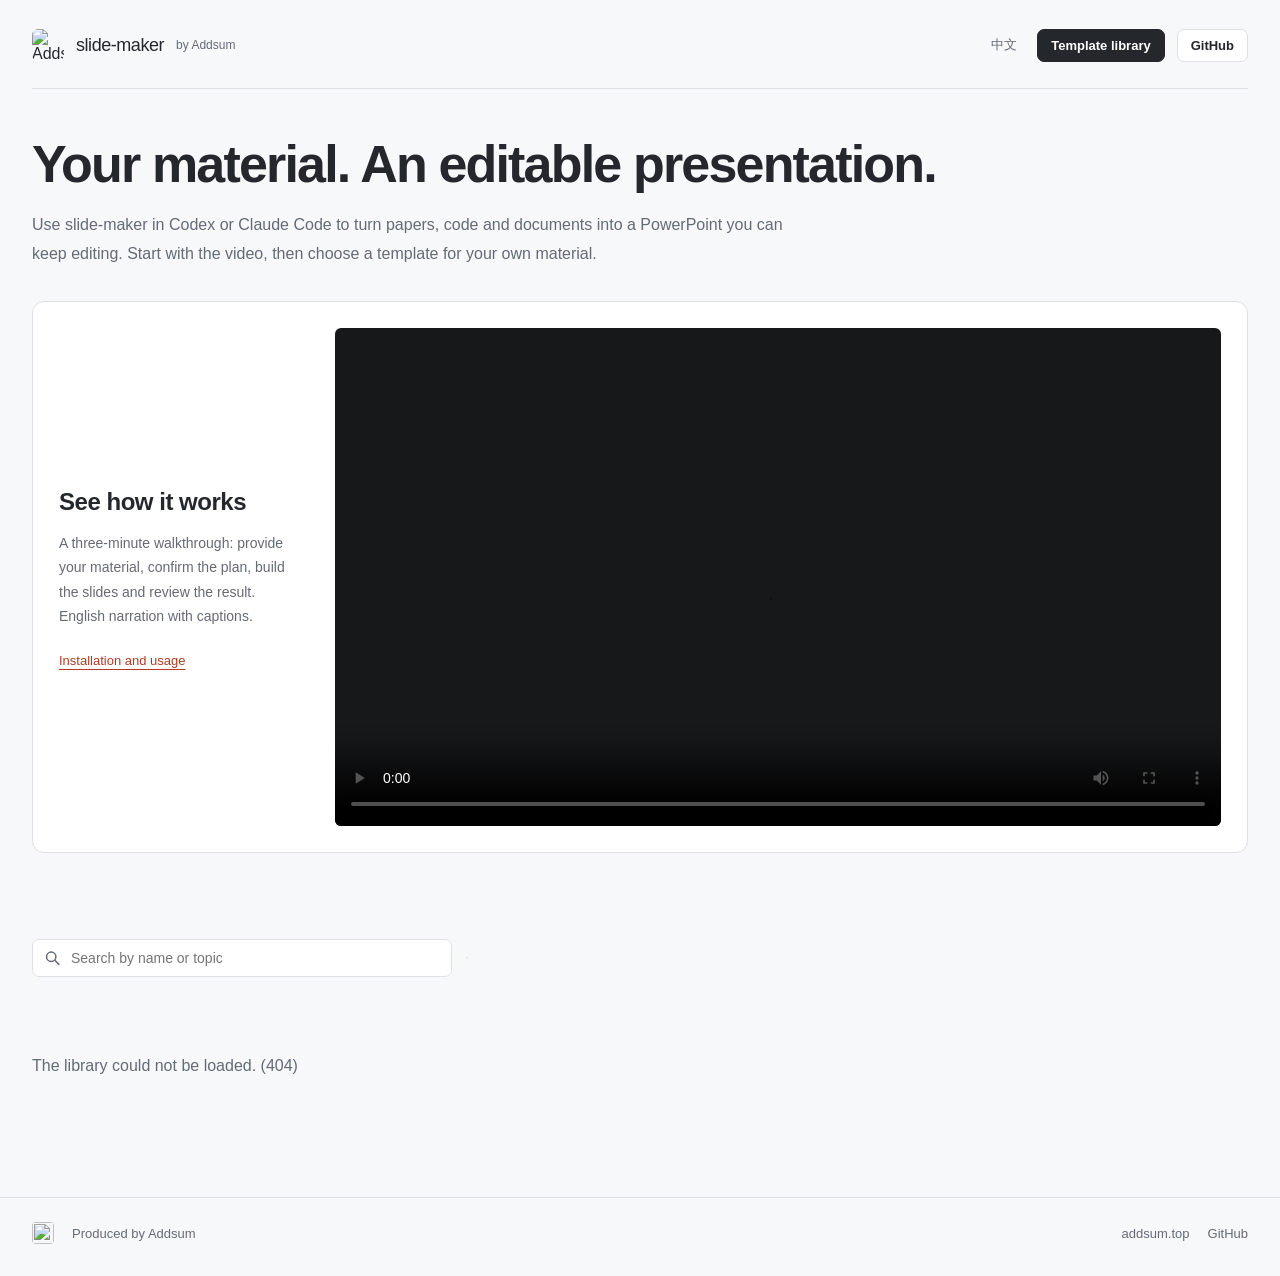
==== index.html @ bb3e0353 "Lighten the homepage brand name" ====
<!doctype html>
<html lang="en">
<head>
<meta charset="utf-8">
<meta name="viewport" content="width=device-width, initial-scale=1">
<title>slide-maker | Editable PPT & Template Library</title>
<meta name="description" content="Browse 30 presentation templates with two palettes and seven page types each. Use slide-maker in Codex or Claude Code to build an editable PPTX from your material.">
<link rel="canonical" href="https://slides.addsum.top/">
<link rel="alternate" hreflang="en" href="https://slides.addsum.top/">
<link rel="alternate" hreflang="zh-CN" href="https://slides.addsum.top/cn/">
<link rel="alternate" hreflang="x-default" href="https://slides.addsum.top/">
<meta property="og:type" content="website">
<meta property="og:site_name" content="slide-maker by Addsum">
<meta property="og:title" content="slide-maker | Editable presentations from your material">
<meta property="og:description" content="Preview 30 presentation styles, choose a palette and copy a prompt to use with your own material.">
<meta property="og:image" content="https://slides.addsum.top/docs/assets/screenshots/preview_en_transformer-talk.png">
<meta property="og:image:alt" content="slide-maker generated deck preview">
<meta property="og:url" content="https://slides.addsum.top/">
<meta name="twitter:card" content="summary_large_image">
<meta name="twitter:site" content="@martinliubuilds">
<meta name="twitter:title" content="slide-maker | Editable presentations from your material">
<meta name="twitter:description" content="Preview 30 presentation styles, choose a palette and copy a prompt to use with your own material.">
<meta name="twitter:image" content="https://slides.addsum.top/docs/assets/screenshots/preview_en_transformer-talk.png">
<meta name="robots" content="max-image-preview:large">
<link rel="icon" type="image/png" href="/favicon.png">
<script type="application/ld+json">
{
  "@context": "https://schema.org",
  "@graph": [
    {
      "@type": "SoftwareApplication",
      "@id": "https://addsum.top/#slide-maker",
      "name": "slide-maker",
      "applicationCategory": "BusinessApplication",
      "url": "https://slides.addsum.top/",
      "downloadUrl": "https://github.com/addsumtech/slides_maker",
      "description": "Addsum's open-source AI slide generator: it reads your papers, code and docs inside Codex or Claude Code, then hands back a natively editable PPTX. Real text boxes, real shapes, native charts, speaker notes and click-build animations.",
      "offers": { "@type": "Offer", "price": "0", "priceCurrency": "USD" },
      "license": "https://opensource.org/licenses/MIT",
      "author": { "@type": "Organization", "@id": "https://addsum.top/#org", "name": "Addsum", "alternateName": "增和科技", "url": "https://addsum.top/" }
    },
    {
      "@type": "WebSite",
      "@id": "https://slides.addsum.top/#site",
      "url": "https://slides.addsum.top/",
      "name": "slide-maker Template Library",
      "publisher": { "@id": "https://addsum.top/#org" }
    }
  ]
}
</script>
<style>
:root {
  --ink:#24272c; --paper:#f7f8fa; --mute:#646b75; --accent:#b13a24; --accent-deep:#8e2e1c;
  --line:#dde1e6; --card:#fff; --tint:#f6eeeb;
}
* { box-sizing:border-box; }
html { scroll-behavior:smooth; }
body { margin:0; background:var(--paper); color:var(--ink); font-family:"Avenir Next", "PingFang SC", "Hiragino Sans GB", sans-serif; -webkit-font-smoothing:antialiased; }
a { color:var(--accent); }
button, input { font-family:inherit; }
a:focus-visible, button:focus-visible, input:focus-visible { outline:2px solid var(--accent); outline-offset:4px; }
.wrap { max-width:1280px; margin:0 auto; padding:0 32px; }
.hero { padding:28px 0 0; }
.brand { display:flex; align-items:center; gap:12px; padding-bottom:26px; border-bottom:1px solid var(--line); }
.brand img { width:32px; height:32px; border-radius:6px; }
.brand .name { font-size:18px; font-weight:500; letter-spacing:-.025em; }
.brand .by { color:var(--mute); font-size:12px; }
.brand .by a { color:inherit; text-decoration:none; }
.brand .langpill { margin-left:auto; border:0; padding:8px; background:transparent; color:var(--mute); font-size:13px; cursor:pointer; }
.brand .btn { padding:8px 13px; font-size:13px; white-space:nowrap; }
.brand .vlib .short { display:none; }
.hero-copy { padding:44px 0 32px; }
h1 { max-width:1100px; margin:0 0 16px; font-size:clamp(32px,4.1vw,52px); line-height:1.2; letter-spacing:-.035em; font-weight:650; text-wrap:balance; }
.lede { max-width:760px; margin:0; font-size:16px; line-height:1.8; color:var(--mute); }
.btn { display:inline-flex; align-items:center; justify-content:center; gap:8px; text-decoration:none; font-weight:650; font-size:14px; padding:10px 16px; border-radius:7px; cursor:pointer; transition:background .15s,border-color .15s; }
.btn.primary { background:var(--ink); color:#fff; border:1px solid var(--ink); }
.btn.primary:hover { background:var(--accent); border-color:var(--accent); }
.btn.ghost { border:1px solid var(--line); color:var(--ink); background:var(--card); }
.btn.ghost:hover { border-color:var(--ink); }
.vid { scroll-margin-top:24px; }
.vidcard { display:grid; grid-template-columns:240px minmax(0,1fr); gap:36px; align-items:center; padding:26px; border:1px solid var(--line); border-radius:12px; background:var(--card); }
.vidhead h2 { margin:0 0 12px; font-size:24px; font-weight:650; line-height:1.4; letter-spacing:-.02em; }
.vidhead p { margin:0 0 22px; color:var(--mute); font-size:14px; line-height:1.75; }
.vidhead a { font-size:13px; text-underline-offset:4px; }
.vidcard video { width:100%; display:block; aspect-ratio:16/9; border-radius:6px; background:#17181a; }
footer { margin-top:56px; border-top:1px solid var(--line); }
footer .inner { display:flex; align-items:center; gap:18px; flex-wrap:wrap; padding-top:24px; padding-bottom:32px; color:var(--mute); font-size:13px; }
footer img { width:22px; height:22px; border-radius:4px; }
footer a { color:var(--mute); text-decoration:none; }
footer a:hover { color:var(--accent); }
footer .sp { flex:1; }
@media(max-width:800px) { .vidcard { grid-template-columns:1fr; gap:18px; padding:20px; } .vidhead h2 { font-size:21px; margin-bottom:6px; } .vidhead p { margin-bottom:10px; } }
@media(max-width:560px) {
  .wrap { padding-left:20px; padding-right:20px; }
  .hero { padding-top:18px; } .brand { gap:7px; padding-bottom:18px; }
  .brand img { width:27px; height:27px; } .brand .name { font-size:16px; }
  .brand .by { display:none; } .brand .btn { font-size:12px; padding:7px 9px; }
  .brand .langpill { font-size:12px; padding:6px; }
  .brand .vlib .full { display:none; } .brand .vlib .short { display:inline; }
  .hero-copy { padding:30px 0 26px; } .lede { font-size:14px; line-height:1.8; }
  .vidcard { padding:16px; } .vidhead p { font-size:13px; }
  footer .inner { gap:12px; font-size:12px; } footer .sp { flex-basis:100%; }
}
@media(prefers-reduced-motion:reduce) { html { scroll-behavior:auto; } *,*::before,*::after { transition:none!important; } }
</style>
<link rel="stylesheet" href="/languages/library.css?v=20261030b">
</head>
<body>
<header class="hero">
  <div class="wrap">
    <nav class="brand" aria-label="Main">
      <img src="/logo-160.png" alt="Addsum">
      <span class="name">slide-maker</span>
      <span class="by" id="byline"></span>
      <button class="langpill" id="langBtn" type="button" aria-label="Switch language"></button>
      <a class="btn primary vlib" id="vlBtn" href="#languages"><span class="full">Template library</span><span class="short">Templates</span></a>
      <a class="btn ghost" href="https://github.com/addsumtech/slides_maker">GitHub</a>
    </nav>
    <div class="hero-copy">
      <h1 id="headline"></h1>
      <p class="lede" id="lede"></p>
    </div>
  </div>
</header>

<main>
<section class="wrap vid" id="intro" aria-labelledby="vTitle">
  <div class="vidcard">
    <div class="vidhead">
      <h2 id="vTitle"></h2>
      <p id="vLede"></p>
      <a id="startLink" href="https://github.com/addsumtech/slides_maker#quick-start"></a>
    </div>
    <video id="introVid" controls preload="metadata" playsinline></video>
  </div>
</section>

<section class="wrap" id="languages" aria-labelledby="vlHeadline">
  <div class="vl-head">
    <h2 id="vlHeadline"></h2>
    <p class="vl-lede" id="vlLede"></p>
  </div>
  <div class="vl-bar" role="search">
    <label class="vl-search">
      <svg viewBox="0 0 20 20" aria-hidden="true"><circle cx="8.5" cy="8.5" r="5.5"/><path d="M13 13l4.5 4.5"/></svg>
      <span class="sr" data-vl-i18n="searchLabel">Search templates</span>
      <input id="vlQ" type="search" autocomplete="off" spellcheck="false" placeholder="Search">
    </label>
    <div class="vl-toggle" id="vlKinds" role="group" aria-label="Kind"></div>
    <span class="vl-count" id="vlCount" aria-live="polite"></span>
  </div>
  <div class="vl-grid" id="vlGrid"></div>
  <div class="vl-empty" id="vlEmpty" hidden>
    <p id="vlEmptyText"></p>
    <button class="btn ghost" id="vlClear" type="button" data-vl-i18n="clear">Clear filters</button>
  </div>
  <noscript><p class="vl-empty">The templates are listed with JavaScript. The same samples are in the
    <a href="https://github.com/addsumtech/slides_maker#template-library">README</a>.</p></noscript>
  <dialog id="vlDetail" aria-labelledby="vlDTitle">
    <div class="vl-dhead">
      <div>
        <h2 id="vlDTitle"></h2>
      </div>
      <button class="vl-close" id="vlClose" type="button" aria-label="Close">×</button>
    </div>
    <div class="vl-dbody" id="vlDBody"></div>
  </dialog>
  <div id="vlLive" class="sr" aria-live="polite"></div>
</section>

</main>

<footer>
  <div class="wrap inner">
    <img src="/logo-160.png" alt="">
    <span id="footText"></span>
    <span class="sp"></span>
    <a id="footHome" href="https://addsum.top/">addsum.top</a>
    <a href="https://github.com/addsumtech/slides_maker">GitHub</a>
  </div>
</footer>

<script>
const STR = {
  en: {
    byline:'by <a href="https://addsum.top/?lang=en">Addsum</a>',
    headline:'Your material. An editable presentation.',
    lede:'Use slide-maker in Codex or Claude Code to turn papers, code and documents into a PowerPoint you can keep editing. Start with the video, then choose a template for your own material.',
    vlBtn:'Template library', vlShort:'Templates',
    vTitle:'See how it works',
    vLede:'A three-minute walkthrough: provide your material, confirm the plan, build the slides and review the result. English narration with captions.',
    startLink:'Installation and usage',
    footText:'Produced by Addsum',
    title:'slide-maker | Editable PPT & Template Library'
  },
  zh: {
    byline:'<a href="https://addsum.top/cn/">增和科技 Addsum</a> 出品',
    headline:'从你的材料，到可编辑的 PPT。',
    lede:'在 Codex 或 Claude Code 中使用 slide-maker，读取论文、代码或文档，整理内容、设计页面，生成可继续修改的 PowerPoint。先看视频了解流程，再选一套适合你的模板。',
    vlBtn:'模板库', vlShort:'模板库',
    vTitle:'3 分钟，看懂制作流程',
    vLede:'从提供材料、确认方案，到生成页面、预览评审，看看一份 PPT 是怎么做出来的。',
    startLink:'安装与使用说明',
    footText:'增和科技 Addsum 出品',
    title:'slide-maker | 可编辑 PPT 与模板库'
  }
};
function setLang(lang) {
  const t = STR[lang];
  if (history.replaceState) {   // the page's own language markers go; a library search or #vl-<language> stays
    var ps = new URLSearchParams(location.search); ps.delete('lang');
    var qs = ps.toString(), hs = (location.hash === '#zh' || location.hash === '#en') ? '' : location.hash;
    history.replaceState(null, '', (lang === 'zh' ? '/cn/' : '/') + (qs ? '?' + qs : '') + hs);
  }
  var fh = document.getElementById('footHome');
  if (fh) fh.href = lang === 'zh' ? 'https://addsum.top/cn/' : 'https://addsum.top/?lang=en';
  const lb = document.getElementById('langBtn');
  if (lb) { lb.textContent = lang === 'zh' ? 'EN' : '中文'; lb.setAttribute('aria-label', lang === 'zh' ? 'Switch to English' : '切换为中文'); lb.onclick = () => { try { localStorage.setItem('addsum-lang', lang === 'zh' ? 'en' : 'zh'); } catch(e){} setLang(lang === 'zh' ? 'en' : 'zh'); }; }
  for (const k of ['byline','headline','lede','vTitle','vLede','startLink','footText']) {
    const el = document.getElementById(k);
    if (el) el.innerHTML = t[k];
  }
  const vid = document.getElementById('introVid');
  if (vid) {
    const cur = `/docs/assets/slide-maker-intro-${lang}.mp4`;
    if (!vid.src.endsWith(cur)) {
      vid.pause();
      vid.setAttribute('poster', `/docs/assets/intro-poster-${lang}.jpg`);
      vid.src = cur;
      vid.load();
    }
  }
  document.getElementById('startLink').href = lang === 'zh' ? 'https://github.com/addsumtech/slides_maker/blob/main/README_CN.md#快速开始' : 'https://github.com/addsumtech/slides_maker#quick-start';
  const vb = document.getElementById('vlBtn');
  if (vb) { vb.querySelector('.full').textContent = t.vlBtn; vb.querySelector('.short').textContent = t.vlShort; }
  document.title = t.title;
  document.documentElement.lang = (lang === 'zh') ? 'zh-CN' : 'en';
  if (window.slideMakerLibrary) window.slideMakerLibrary.setLang(lang);   // keep the library in the same language
}
(function(){
  function mark(e){
    var a = e.target && e.target.closest ? e.target.closest('a[href]') : null;
    if(!a) return;
    try{
      var u = new URL(a.getAttribute('href'), location.href);
      if(/\.addsum\.top$/.test(u.hostname) && u.hostname !== location.hostname){
        var l = document.documentElement.getAttribute('lang') || 'en';
        document.cookie = 'xlang=' + (l.indexOf('zh') === 0 ? 'zh' : 'en') + '; domain=.addsum.top; path=/; max-age=60';
      }
    }catch(err){}
  }
  document.addEventListener('mousedown', mark, true);
  document.addEventListener('click', mark, true);
})();
(function(){
  var stored=null; try { stored=localStorage.getItem('addsum-lang'); } catch(e){}
  var lang;
  var q=null; try { q=new URLSearchParams(location.search).get('lang'); } catch(e){}
  var xl=(document.cookie.match(/(?:^|;\s*)xlang=(en|zh)/)||[])[1];
  if (xl) { try { document.cookie='xlang=; domain=.addsum.top; path=/; max-age=0'; } catch(e){} }
  if (q === 'zh' || q === 'en') lang=q; /* URL 参数最高优先 */
  else if (location.pathname.indexOf('/cn') === 0) lang='zh';
  else if (xl === 'zh' || xl === 'en') lang=xl; /* 站间跳转语言意图走 cookie */
  else if (location.hash === '#zh') lang='zh';
  else if (location.hash === '#en') lang='en';
  else if (stored==='zh'||stored==='en') lang=stored;
  else lang=/^zh/i.test((navigator.languages&&navigator.languages[0])||navigator.language||'') ? 'zh' : 'en';
  setLang(lang);
})();
</script>
<script src="/languages/library.js?v=20261030b"></script>
</body>
</html>
---- languages/library.css ----
/* Template previews share the home page's colour and typography tokens. */
#languages { padding-top:52px; scroll-margin-top:0; }
#languages .vl-head h2 { font-size:clamp(25px, 3vw, 32px); line-height:1.3; margin:0 0 12px; font-weight:650;
  letter-spacing:-0.015em; max-width:860px; }
#languages .vl-lede { color:var(--mute); font-size:15px; line-height:1.8; max-width:760px; margin:0; }
#languages .sr { position:absolute; width:1px; height:1px; overflow:hidden; clip:rect(0 0 0 0); white-space:nowrap; }
#languages code { font-family:ui-monospace, "SF Mono", Menlo, Consolas, monospace; }
#languages .btn { font-size:13.5px; padding:9px 16px; cursor:pointer; font-family:inherit; }

/* ---------- controls ---------- */
#languages .vl-bar { position:sticky; top:4px; z-index:20; display:flex; align-items:center; gap:14px; flex-wrap:wrap;
  margin:22px 0; padding:12px 0; background:rgba(247,248,250,.97); backdrop-filter:blur(6px); }
#languages .vl-search { position:relative; flex:1 1 260px; max-width:420px; }
#languages .vl-search svg { position:absolute; left:12px; top:50%; width:17px; height:17px; transform:translateY(-50%);
  fill:none; stroke:var(--mute); stroke-width:1.8; stroke-linecap:round; }
#languages .vl-search input { width:100%; font:inherit; font-size:14px; padding:10px 12px 10px 38px; border-radius:7px;
  border:1px solid var(--line); background:var(--card); color:var(--ink); }
#languages .vl-search input:focus { outline:none; border-color:var(--accent); }
#languages .vl-toggle { display:inline-flex; border:1px solid var(--line); border-radius:7px; overflow:hidden; background:var(--card); }
#languages .vl-toggle button { border:0; background:transparent; color:var(--mute); padding:9px 16px; font-size:13.5px; cursor:pointer;
  font-weight:700; font-family:inherit; }
#languages .vl-toggle button[aria-pressed="true"] { background:var(--ink); color:#fff; }
#languages .vl-toggle button:focus-visible { outline:2px solid var(--accent); outline-offset:-2px; }
#languages .vl-count { color:var(--mute); font-size:13px; margin-left:auto; }

/* ---------- grid + cards ---------- */
#languages .vl-grid { display:grid; grid-template-columns:repeat(4, minmax(0, 1fr)); gap:20px; padding-bottom:20px; }
@media (max-width:1040px) { #languages .vl-grid { grid-template-columns:repeat(2, minmax(0, 1fr)); } }
@media (max-width:640px) { #languages .vl-grid { grid-template-columns:minmax(0, 1fr); gap:18px; } }
#languages .vl-card { position:relative; background:var(--card); border:1px solid var(--line); border-radius:9px; overflow:hidden;
  display:flex; flex-direction:column; min-width:0; transition:border-color .15s; }
#languages .vl-card:hover, #languages .vl-card:focus-within { border-color:#a3aab3; }
#languages .vl-sheet { display:block; position:relative; padding:0; border:0; background:#e7e9ed; cursor:zoom-in; line-height:0; width:100%; }
#languages .vl-sheet img { width:100%; height:auto; aspect-ratio:7/4; object-fit:cover; display:block; }
#languages .vl-sheet:focus-visible { outline:3px solid var(--accent); outline-offset:-3px; }
#languages .vl-crow { display:flex; align-items:center; gap:8px; flex-wrap:wrap; padding:12px 16px 0; }
#languages .vl-grounds { display:flex; gap:6px; flex-wrap:wrap; }
#languages .vl-grounds button { display:inline-flex; align-items:center; gap:6px; border:1px solid var(--line); background:transparent;
  border-radius:5px; padding:4px 8px 4px 6px; font:inherit; font-size:12px; color:var(--mute); cursor:pointer; }
#languages .vl-grounds button i { width:14px; height:14px; border-radius:50%; border:1px solid rgba(0,0,0,.18); flex:none; }
#languages .vl-grounds button[aria-pressed="true"] { border-color:var(--ink); color:var(--ink); font-weight:700; }
#languages .vl-grounds button:focus-visible { outline:2px solid var(--accent); outline-offset:1px; }
#languages .vl-cbody { padding:12px 16px 16px; display:flex; flex-direction:column; gap:10px; flex:1; }
#languages .vl-cname { display:flex; align-items:baseline; gap:8px; flex-wrap:wrap; }
#languages .vl-cname h3 { margin:0; font-size:18px; font-weight:650; letter-spacing:-0.01em; }
#languages .vl-cname h3 button { all:unset; cursor:pointer; }
#languages .vl-cname h3 button:hover { color:var(--accent); }
#languages .vl-cname h3 button:focus-visible { outline:2px solid var(--accent); outline-offset:2px; border-radius:3px; }
#languages .vl-blurb { margin:0; color:var(--mute); font-size:14px; line-height:1.8; }
#languages .vl-tags { display:flex; flex-wrap:wrap; gap:6px 12px; min-height:20px; }
#languages .vl-tags button { border:0; background:transparent; color:var(--mute); font:inherit; font-size:12px;
  padding:0; cursor:pointer; }
#languages .vl-tags button:hover { color:var(--accent); text-decoration:underline; text-underline-offset:3px; }
#languages .vl-tags button:focus-visible { outline:2px solid var(--accent); outline-offset:2px; }
#languages .vl-cfoot { display:flex; gap:8px; margin-top:auto; padding-top:4px; flex-wrap:wrap; }
#languages .vl-cfoot .btn { padding:7px 10px; font-size:12px; }
#languages .vl-cfoot .btn.primary { background:var(--ink); color:#fff; border:1px solid var(--ink); }
#languages .vl-cfoot .btn.primary:hover, #languages .vl-cfoot .btn.primary:focus-visible { background:var(--accent); border-color:var(--accent); }
#languages .vl-empty { text-align:center; color:var(--mute); padding:40px 0 60px; }
#languages .vl-status { color:var(--mute); padding:30px 0; }

/* ---------- detail dialog ---------- */
#languages dialog { width:min(1120px, calc(100vw - 32px)); max-height:calc(100vh - 40px); padding:0; border:1px solid var(--line);
  border-radius:18px; background:var(--paper); color:var(--ink); box-shadow:0 30px 80px rgba(29,27,22,.35); }
#languages dialog::backdrop { background:rgba(29,27,22,.55); }
@media (max-width:640px) { #languages dialog { width:100vw; max-width:100vw; max-height:100vh; height:100vh; border-radius:0; margin:0; } }
#languages .vl-dhead { position:sticky; top:0; z-index:2; display:flex; gap:16px; align-items:flex-start; padding:20px 24px 14px;
  background:rgba(247,248,250,.97); border-bottom:1px solid var(--line); }
#languages .vl-dhead h2 { margin:0; font-size:24px; letter-spacing:-0.01em; }
#languages .vl-close { margin-left:auto; border:1px solid var(--line); background:var(--card); width:38px; height:38px; border-radius:50%;
  font-size:22px; line-height:1; cursor:pointer; color:var(--ink); flex:none; }
#languages .vl-close:hover, #languages .vl-close:focus-visible { border-color:var(--accent); color:var(--accent); outline:none; }
#languages .vl-dbody { padding:18px 24px 28px; }
@media (max-width:640px) { #languages .vl-dhead { padding:16px; } #languages .vl-dbody { padding:14px 16px 24px; } }
#languages .vl-dbody h4 { margin:28px 0 12px; font-size:16px; font-weight:650; color:var(--ink); }
#languages .vl-dbody h4:first-child { margin-top:4px; }
#languages .vl-dbody .vl-blurb { font-size:15px; max-width:760px; }
#languages .vl-note { color:var(--mute); font-size:12.5px; margin:8px 0 0; }
#languages .vl-pages { display:grid; grid-template-columns:repeat(auto-fill, minmax(min(100%, 300px), 1fr)); gap:16px; }
#languages .vl-pages figure, #languages .vl-sheets figure { margin:0; }
#languages .vl-pages img, #languages .vl-sheets img { width:100%; height:auto; display:block; border-radius:6px; border:1px solid var(--line); background:#e7e9ed; }
#languages .vl-pages img { aspect-ratio:16/9; }
#languages .vl-sheets img { aspect-ratio:7/4; }
#languages figcaption { font-size:12.5px; color:var(--mute); margin-top:6px; }
#languages .vl-sheets { display:grid; grid-template-columns:repeat(auto-fill, minmax(min(100%, 420px), 1fr)); gap:16px; }
#languages .vl-copyrow { display:flex; gap:10px; align-items:flex-start; background:var(--card); border:1px solid var(--line);
  border-radius:10px; padding:10px 12px; margin-bottom:10px; }
#languages .vl-copyrow span { flex:1; min-width:0; font-size:13.5px; overflow-wrap:anywhere; line-height:1.5; }
#languages .vl-copyrow .btn { padding:5px 11px; font-size:12.5px; flex:none; }
@media (prefers-reduced-motion:reduce) {
  #languages .vl-card, #languages .vl-card:hover { transition:none; transform:none; }
}
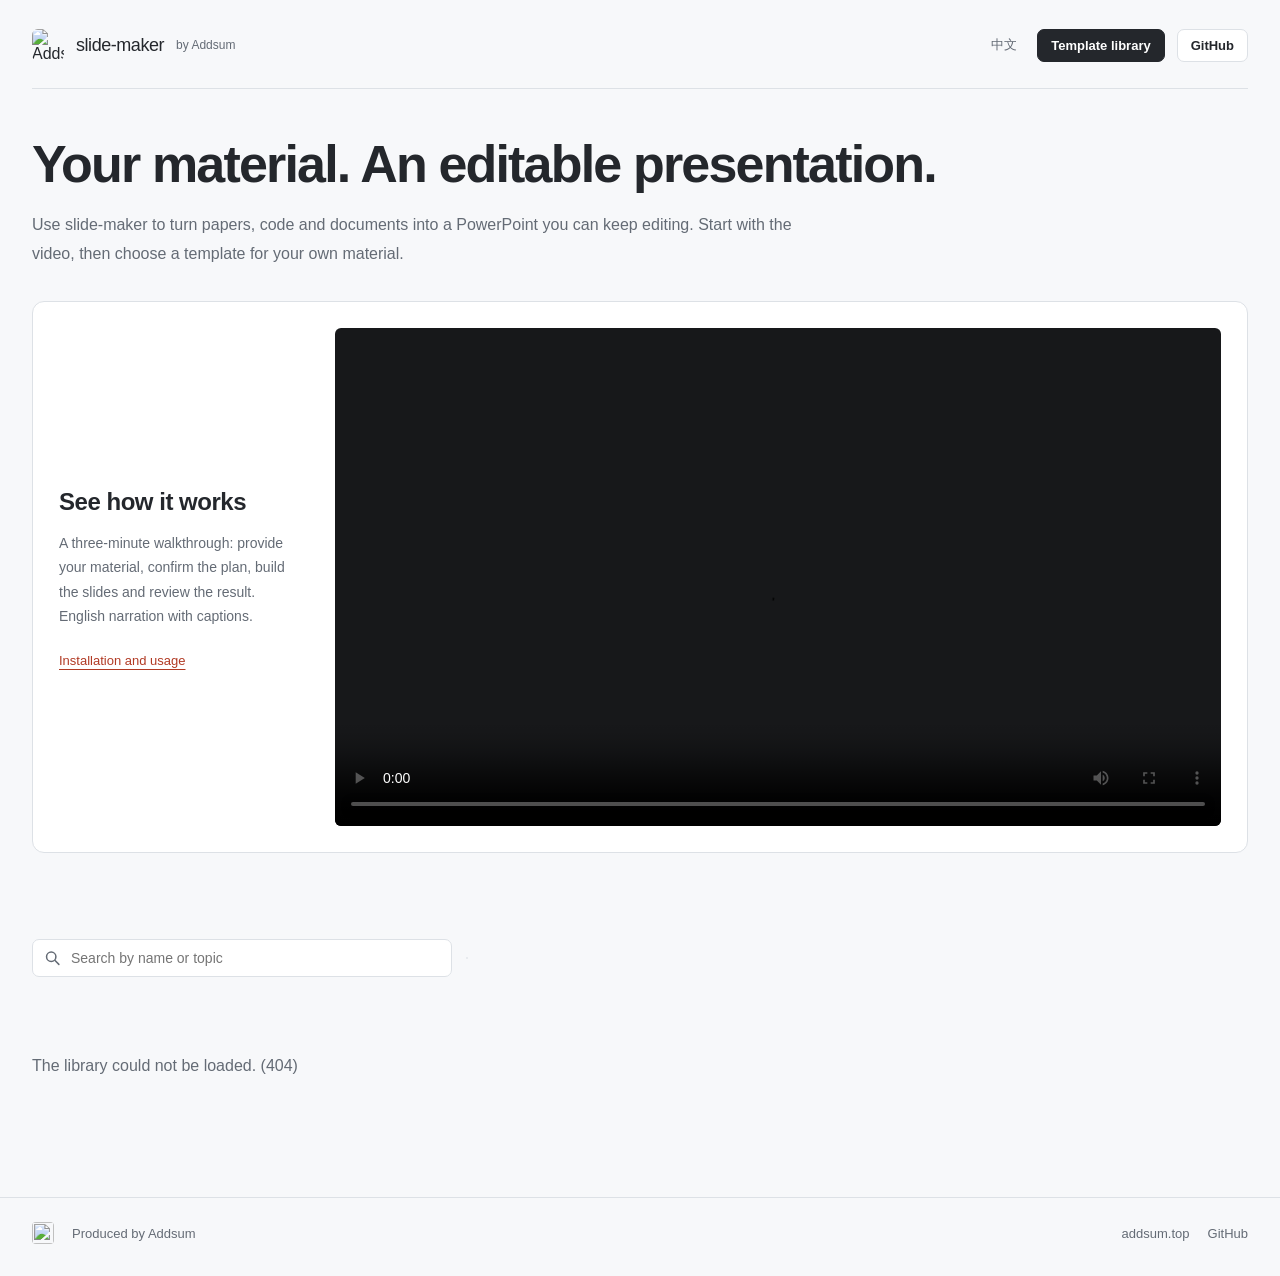
==== commit 8fd0f916: "Simplify the homepage introduction" ====
--- a/index.html
+++ b/index.html
@@ -4,7 +4,7 @@
 <meta charset="utf-8">
 <meta name="viewport" content="width=device-width, initial-scale=1">
 <title>slide-maker | Editable PPT & Template Library</title>
-<meta name="description" content="Browse 30 presentation templates with two palettes and seven page types each. Use slide-maker in Codex or Claude Code to build an editable PPTX from your material.">
+<meta name="description" content="Browse 30 presentation templates with two palettes and seven page types each. Use slide-maker to build an editable PPTX from your material.">
 <link rel="canonical" href="https://slides.addsum.top/">
 <link rel="alternate" hreflang="en" href="https://slides.addsum.top/">
 <link rel="alternate" hreflang="zh-CN" href="https://slides.addsum.top/cn/">
@@ -186,7 +186,7 @@
   en: {
     byline:'by <a href="https://addsum.top/?lang=en">Addsum</a>',
     headline:'Your material. An editable presentation.',
-    lede:'Use slide-maker in Codex or Claude Code to turn papers, code and documents into a PowerPoint you can keep editing. Start with the video, then choose a template for your own material.',
+    lede:'Use slide-maker to turn papers, code and documents into a PowerPoint you can keep editing. Start with the video, then choose a template for your own material.',
     vlBtn:'Template library', vlShort:'Templates',
     vTitle:'See how it works',
     vLede:'A three-minute walkthrough: provide your material, confirm the plan, build the slides and review the result. English narration with captions.',
@@ -197,7 +197,7 @@
   zh: {
     byline:'<a href="https://addsum.top/cn/">增和科技 Addsum</a> 出品',
     headline:'从你的材料，到可编辑的 PPT。',
-    lede:'在 Codex 或 Claude Code 中使用 slide-maker，读取论文、代码或文档，整理内容、设计页面，生成可继续修改的 PowerPoint。先看视频了解流程，再选一套适合你的模板。',
+    lede:'使用 slide-maker，读取论文、代码或文档，整理内容、设计页面，生成可继续修改的 PowerPoint。先看视频了解流程，再选一套适合你的模板。',
     vlBtn:'模板库', vlShort:'模板库',
     vTitle:'3 分钟，看懂制作流程',
     vLede:'从提供材料、确认方案，到生成页面、预览评审，看看一份 PPT 是怎么做出来的。',
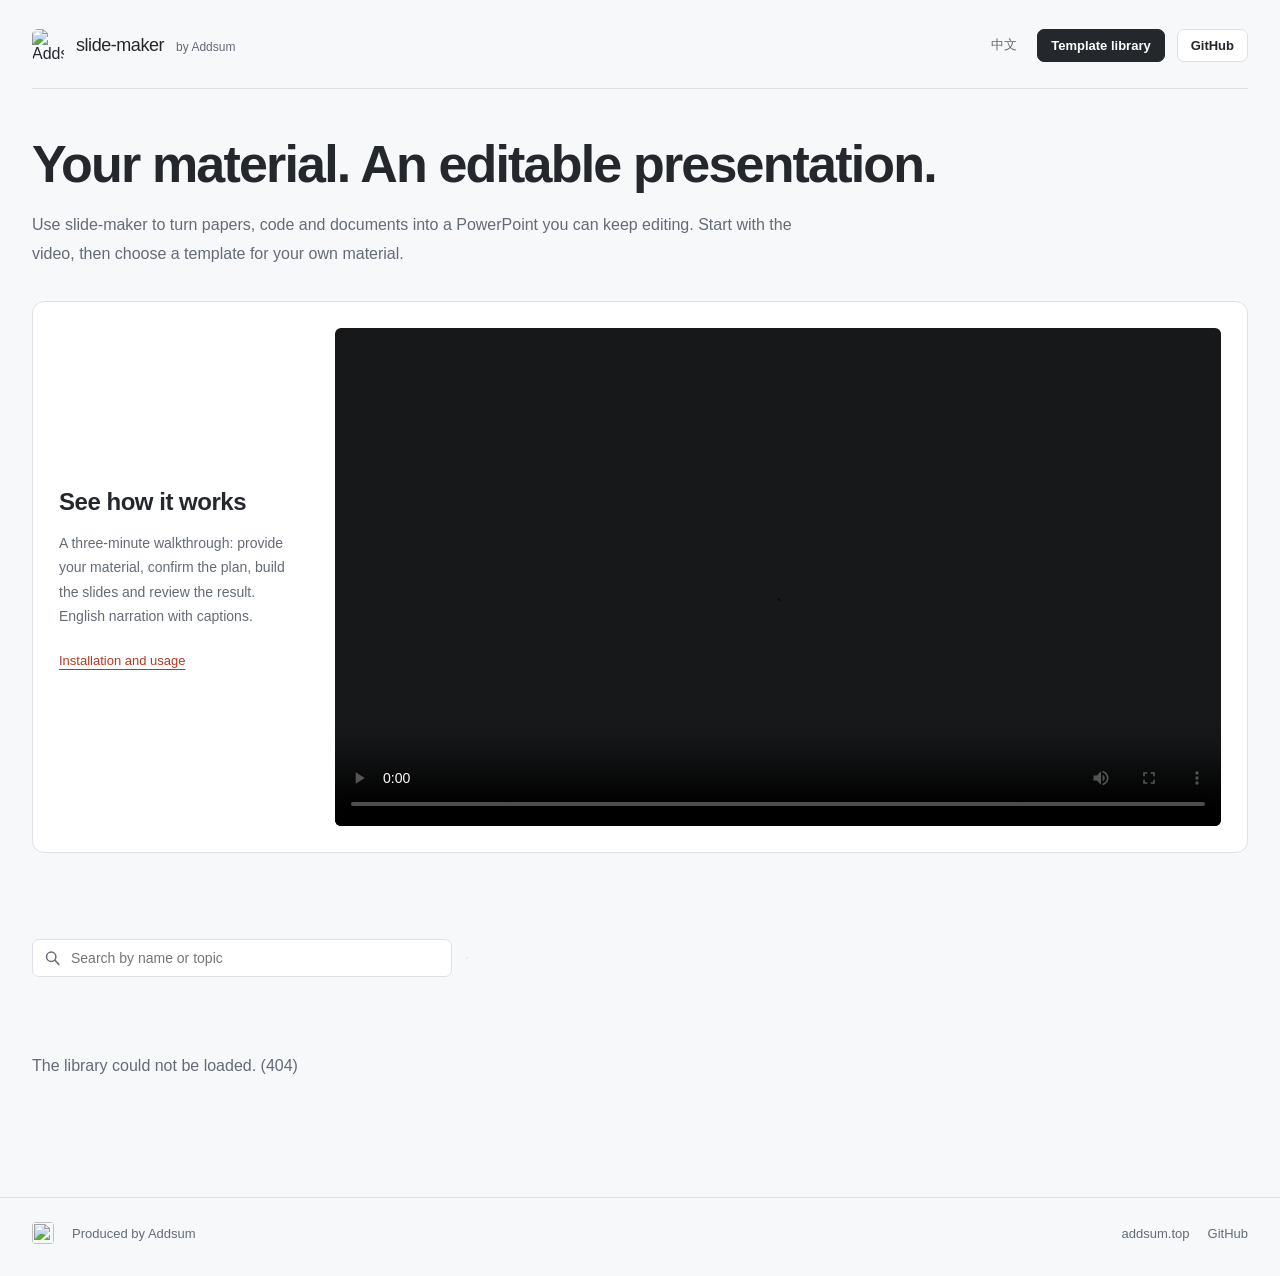
==== commit 355bb042: "Align the brand baseline and vertically center template prompts" ====
--- a/index.html
+++ b/index.html
@@ -64,6 +64,7 @@
 .hero { padding:28px 0 0; }
 .brand { display:flex; align-items:center; gap:12px; padding-bottom:26px; border-bottom:1px solid var(--line); }
 .brand img { width:32px; height:32px; border-radius:6px; }
+.brand-title { display:flex; align-items:baseline; gap:12px; min-width:0; }
 .brand .name { font-size:18px; font-weight:500; letter-spacing:-.025em; }
 .brand .by { color:var(--mute); font-size:12px; }
 .brand .by a { color:inherit; text-decoration:none; }
@@ -104,15 +105,17 @@
 }
 @media(prefers-reduced-motion:reduce) { html { scroll-behavior:auto; } *,*::before,*::after { transition:none!important; } }
 </style>
-<link rel="stylesheet" href="/languages/library.css?v=20261030b">
+<link rel="stylesheet" href="/languages/library.css?v=20261031">
 </head>
 <body>
 <header class="hero">
   <div class="wrap">
     <nav class="brand" aria-label="Main">
       <img src="/logo-160.png" alt="Addsum">
-      <span class="name">slide-maker</span>
-      <span class="by" id="byline"></span>
+      <div class="brand-title">
+        <span class="name">slide-maker</span>
+        <span class="by" id="byline"></span>
+      </div>
       <button class="langpill" id="langBtn" type="button" aria-label="Switch language"></button>
       <a class="btn primary vlib" id="vlBtn" href="#languages"><span class="full">Template library</span><span class="short">Templates</span></a>
       <a class="btn ghost" href="https://github.com/addsumtech/slides_maker">GitHub</a>
--- a/languages/library.css
+++ b/languages/library.css
@@ -83,7 +83,7 @@
 #languages .vl-sheets img { aspect-ratio:7/4; }
 #languages figcaption { font-size:12.5px; color:var(--mute); margin-top:6px; }
 #languages .vl-sheets { display:grid; grid-template-columns:repeat(auto-fill, minmax(min(100%, 420px), 1fr)); gap:16px; }
-#languages .vl-copyrow { display:flex; gap:10px; align-items:flex-start; background:var(--card); border:1px solid var(--line);
+#languages .vl-copyrow { display:flex; gap:10px; align-items:center; background:var(--card); border:1px solid var(--line);
   border-radius:10px; padding:10px 12px; margin-bottom:10px; }
 #languages .vl-copyrow span { flex:1; min-width:0; font-size:13.5px; overflow-wrap:anywhere; line-height:1.5; }
 #languages .vl-copyrow .btn { padding:5px 11px; font-size:12.5px; flex:none; }
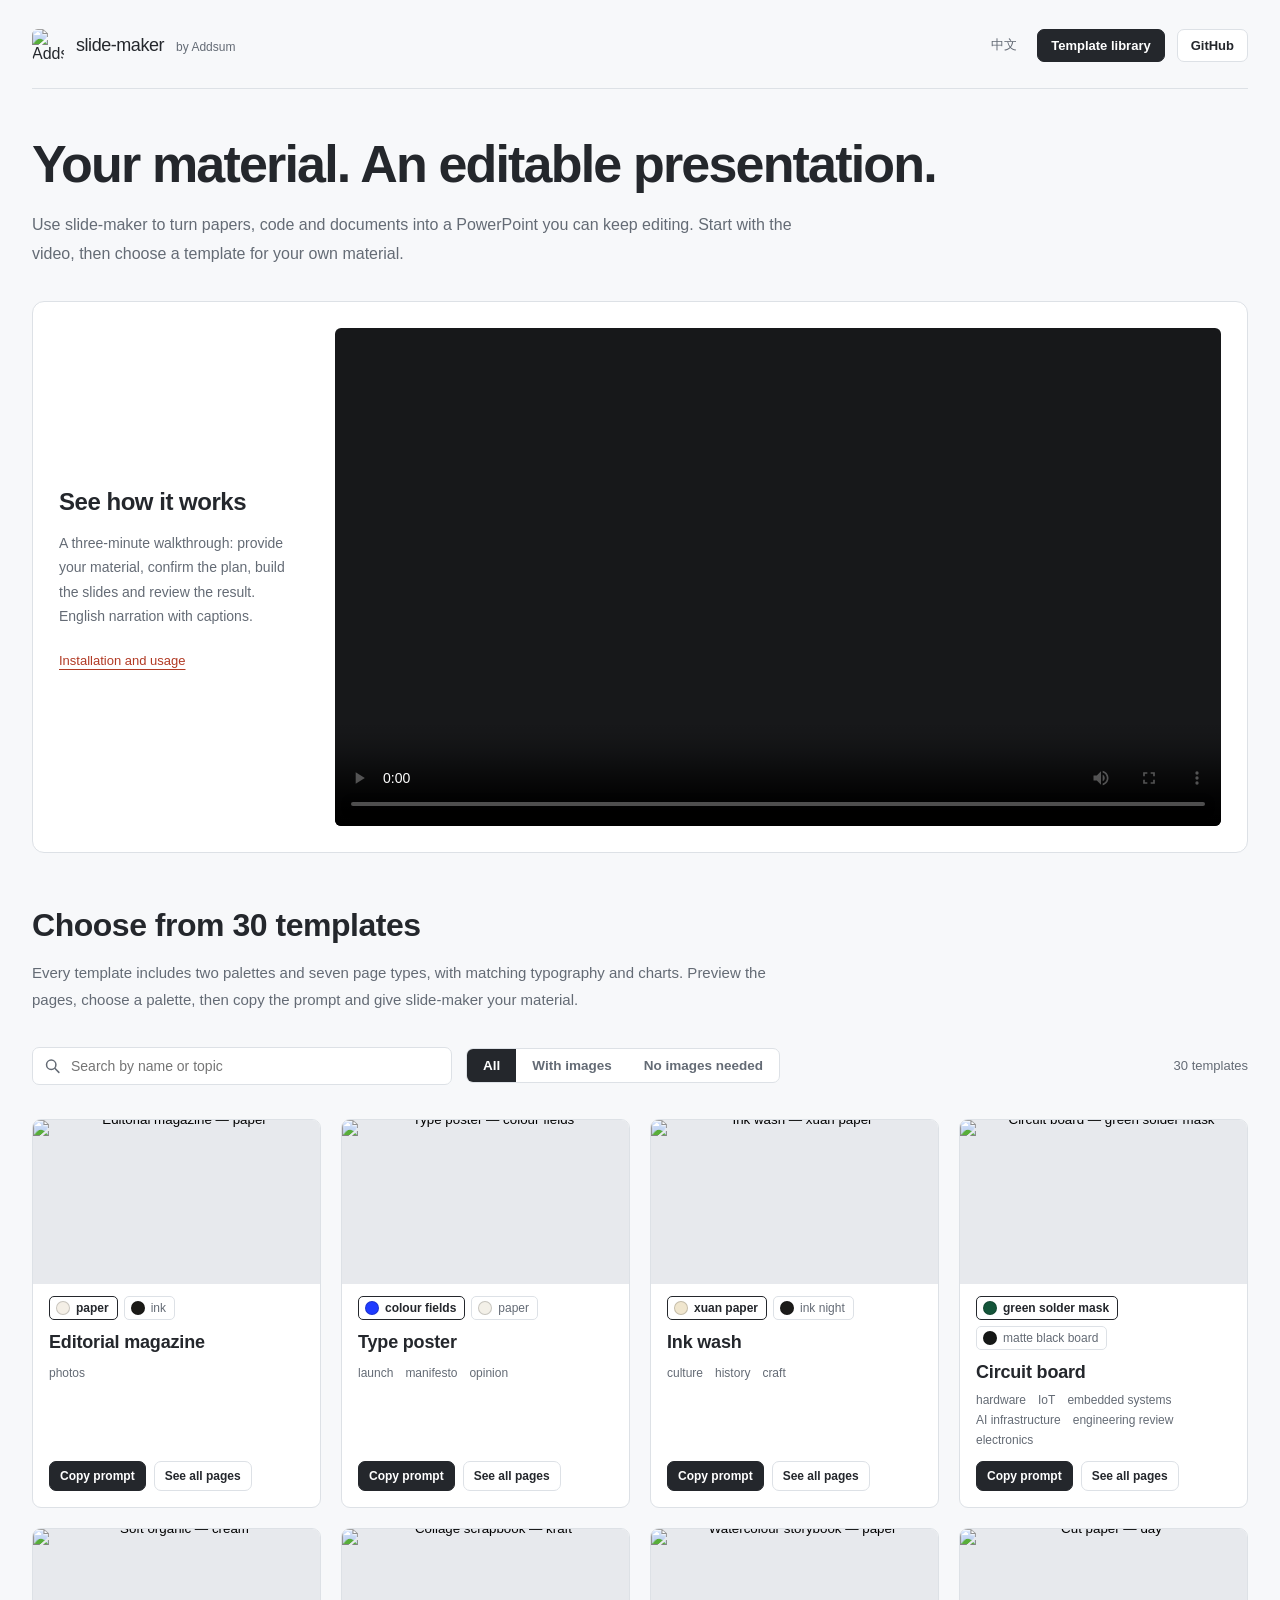
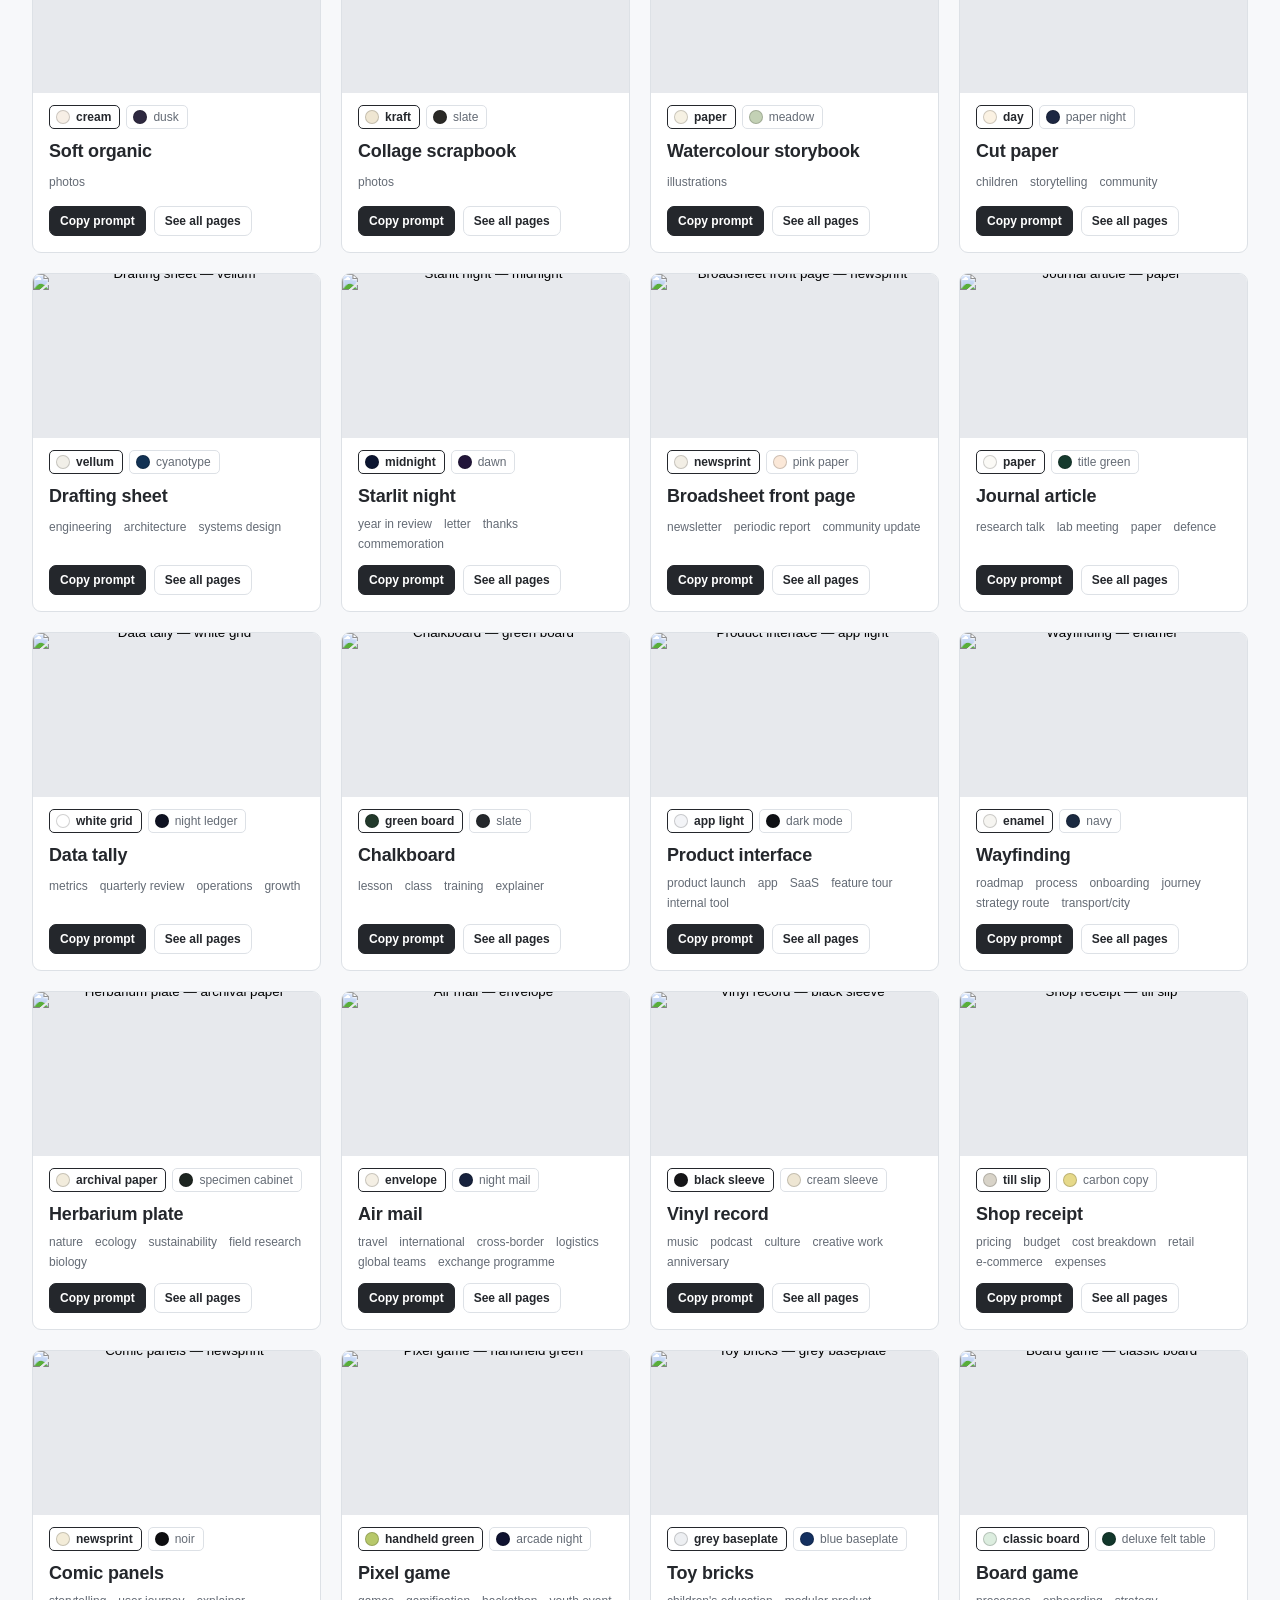
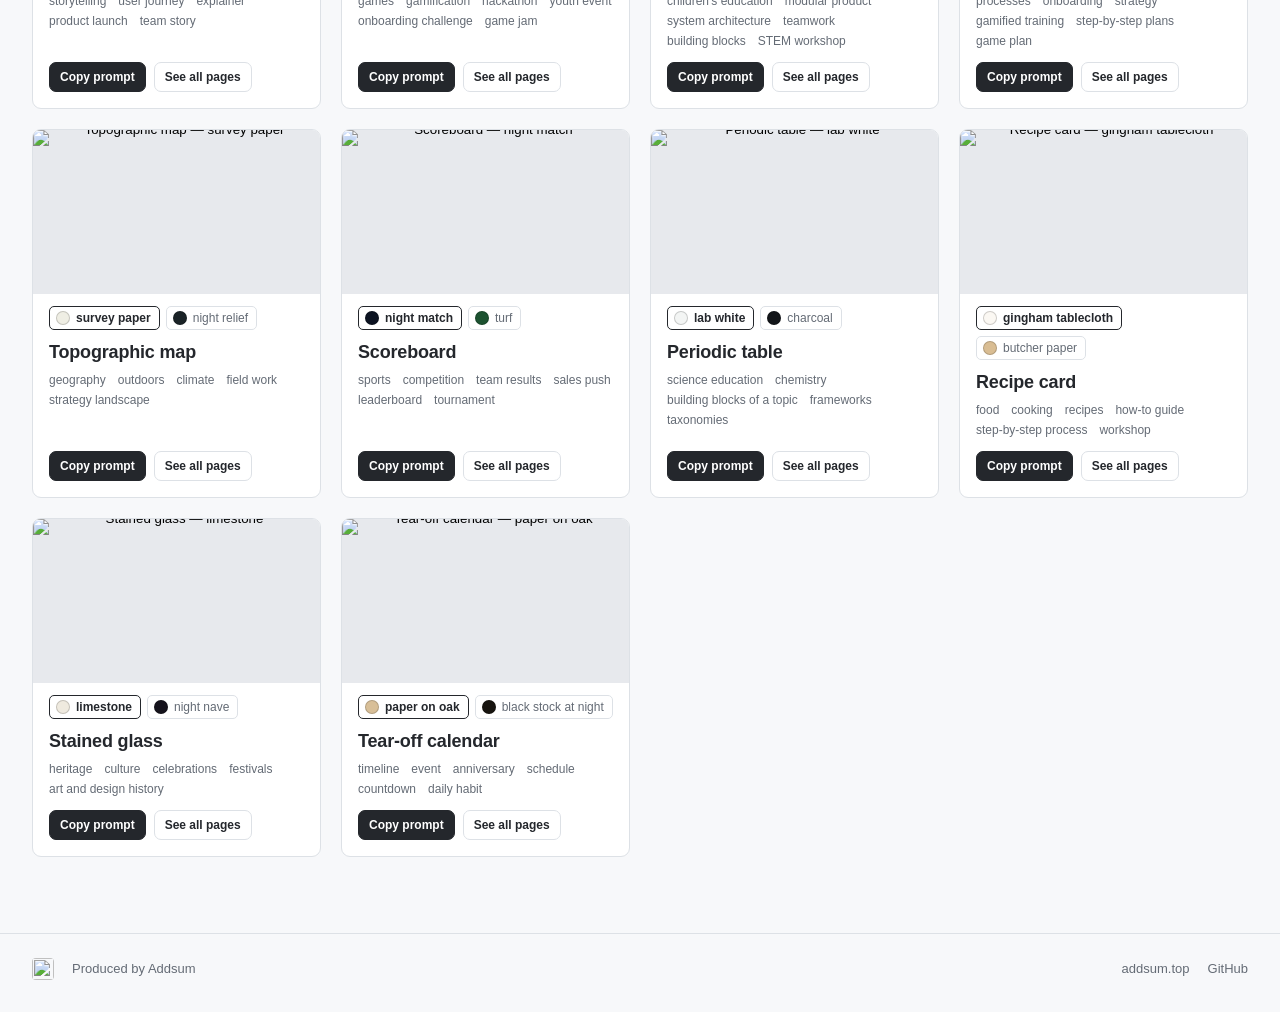
==== commit e7718041: "Improve template discovery and add enlarged page previews" ====
--- a/index.html
+++ b/index.html
@@ -105,7 +105,7 @@
 }
 @media(prefers-reduced-motion:reduce) { html { scroll-behavior:auto; } *,*::before,*::after { transition:none!important; } }
 </style>
-<link rel="stylesheet" href="/languages/library.css?v=20261031">
+<link rel="stylesheet" href="/languages/library.css?v=20261031b">
 </head>
 <body>
 <header class="hero">
@@ -168,6 +168,14 @@
       <button class="vl-close" id="vlClose" type="button" aria-label="Close">×</button>
     </div>
     <div class="vl-dbody" id="vlDBody"></div>
+  </dialog>
+  <dialog id="vlZoom" class="vl-zoom" aria-labelledby="vlZoomTitle">
+    <div class="vl-dhead">
+      <h2 id="vlZoomTitle"></h2>
+      <a id="vlOriginal" class="vl-original" target="_blank" rel="noopener noreferrer"></a>
+      <button id="vlZoomClose" class="vl-close" type="button" aria-label="Close">×</button>
+    </div>
+    <img id="vlZoomImage" class="vl-zoom-image" alt="">
   </dialog>
   <div id="vlLive" class="sr" aria-live="polite"></div>
 </section>
@@ -272,6 +280,6 @@
   setLang(lang);
 })();
 </script>
-<script src="/languages/library.js?v=20261030b"></script>
+<script src="/languages/library.js?v=20261031b"></script>
 </body>
 </html>
--- a/languages/library.css
+++ b/languages/library.css
@@ -81,6 +81,19 @@
 #languages .vl-pages img, #languages .vl-sheets img { width:100%; height:auto; display:block; border-radius:6px; border:1px solid var(--line); background:#e7e9ed; }
 #languages .vl-pages img { aspect-ratio:16/9; }
 #languages .vl-sheets img { aspect-ratio:7/4; }
+#languages .vl-preview { display:block; width:100%; padding:0; border:0; background:transparent; cursor:zoom-in; }
+#languages .vl-preview:focus-visible { outline:2px solid var(--accent); outline-offset:3px; border-radius:6px; }
+#languages .vl-zoom { width:min(1440px, calc(100vw - 32px)); background:var(--card); }
+#languages .vl-zoom .vl-dhead { align-items:center; }
+#languages .vl-zoom .vl-dhead h2 { font-size:18px; font-weight:650; }
+#languages .vl-original { margin-left:auto; font-size:13px; color:var(--mute); white-space:nowrap; text-underline-offset:3px; }
+#languages .vl-zoom .vl-close { margin-left:0; }
+#languages .vl-zoom-image { display:block; width:100%; height:auto; }
+@media (max-width:640px) {
+  #languages .vl-zoom { width:100vw; height:fit-content; max-height:100dvh; margin:auto 0; }
+  #languages .vl-zoom .vl-dhead { padding:12px; gap:10px; }
+  #languages .vl-zoom .vl-dhead h2 { font-size:16px; }
+}
 #languages figcaption { font-size:12.5px; color:var(--mute); margin-top:6px; }
 #languages .vl-sheets { display:grid; grid-template-columns:repeat(auto-fill, minmax(min(100%, 420px), 1fr)); gap:16px; }
 #languages .vl-copyrow { display:flex; gap:10px; align-items:center; background:var(--card); border:1px solid var(--line);
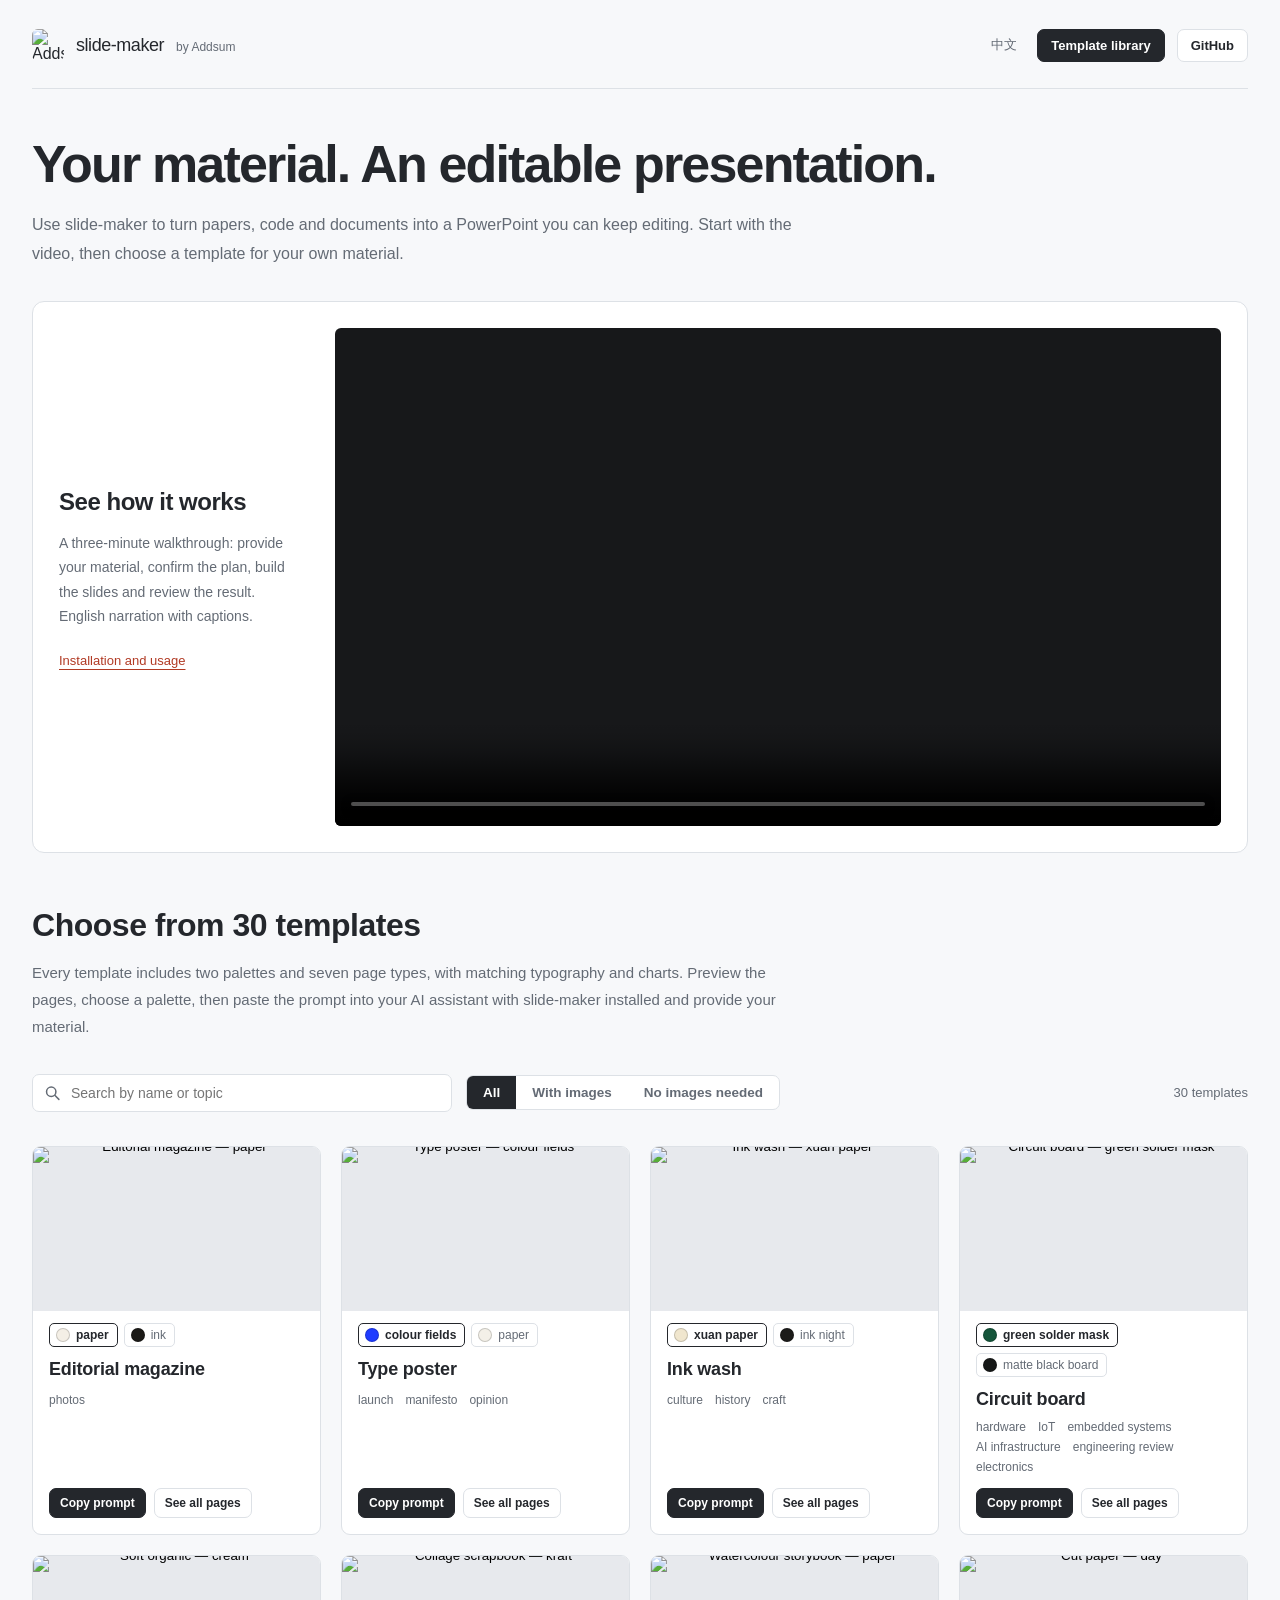
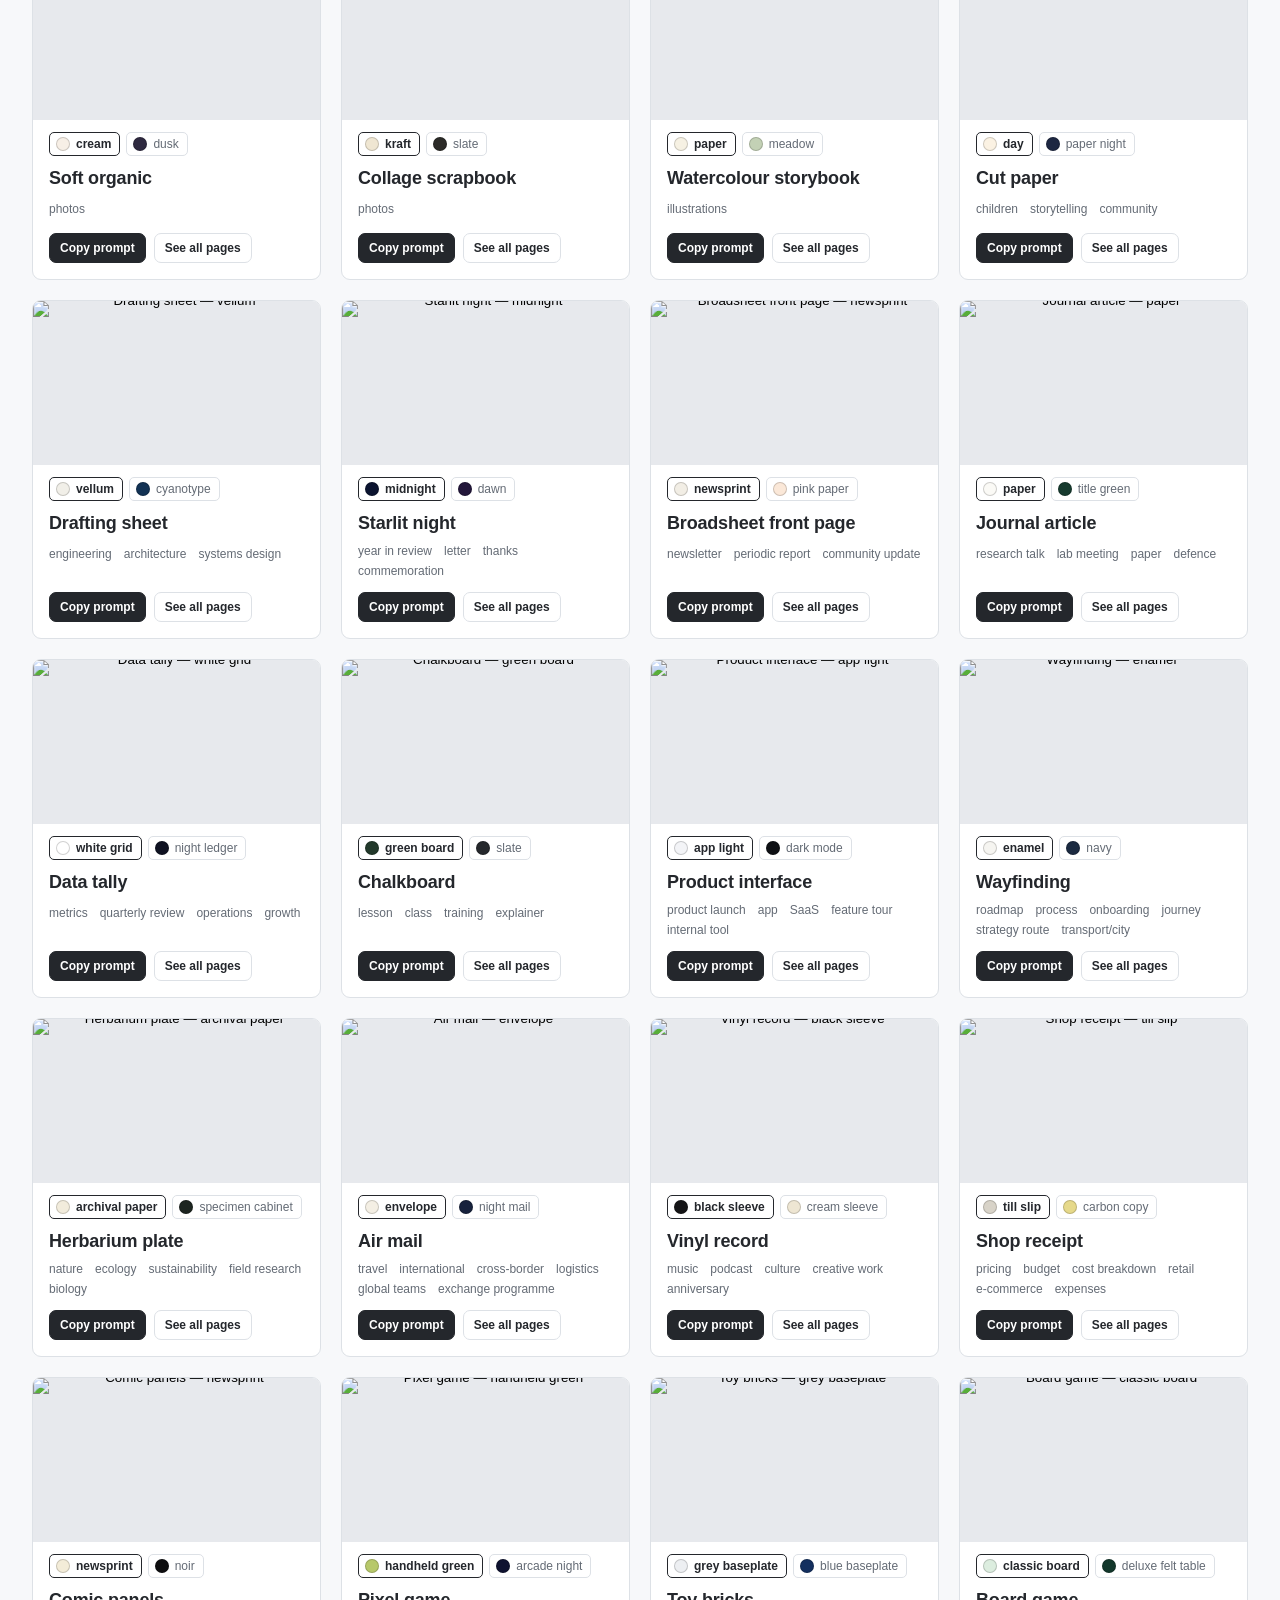
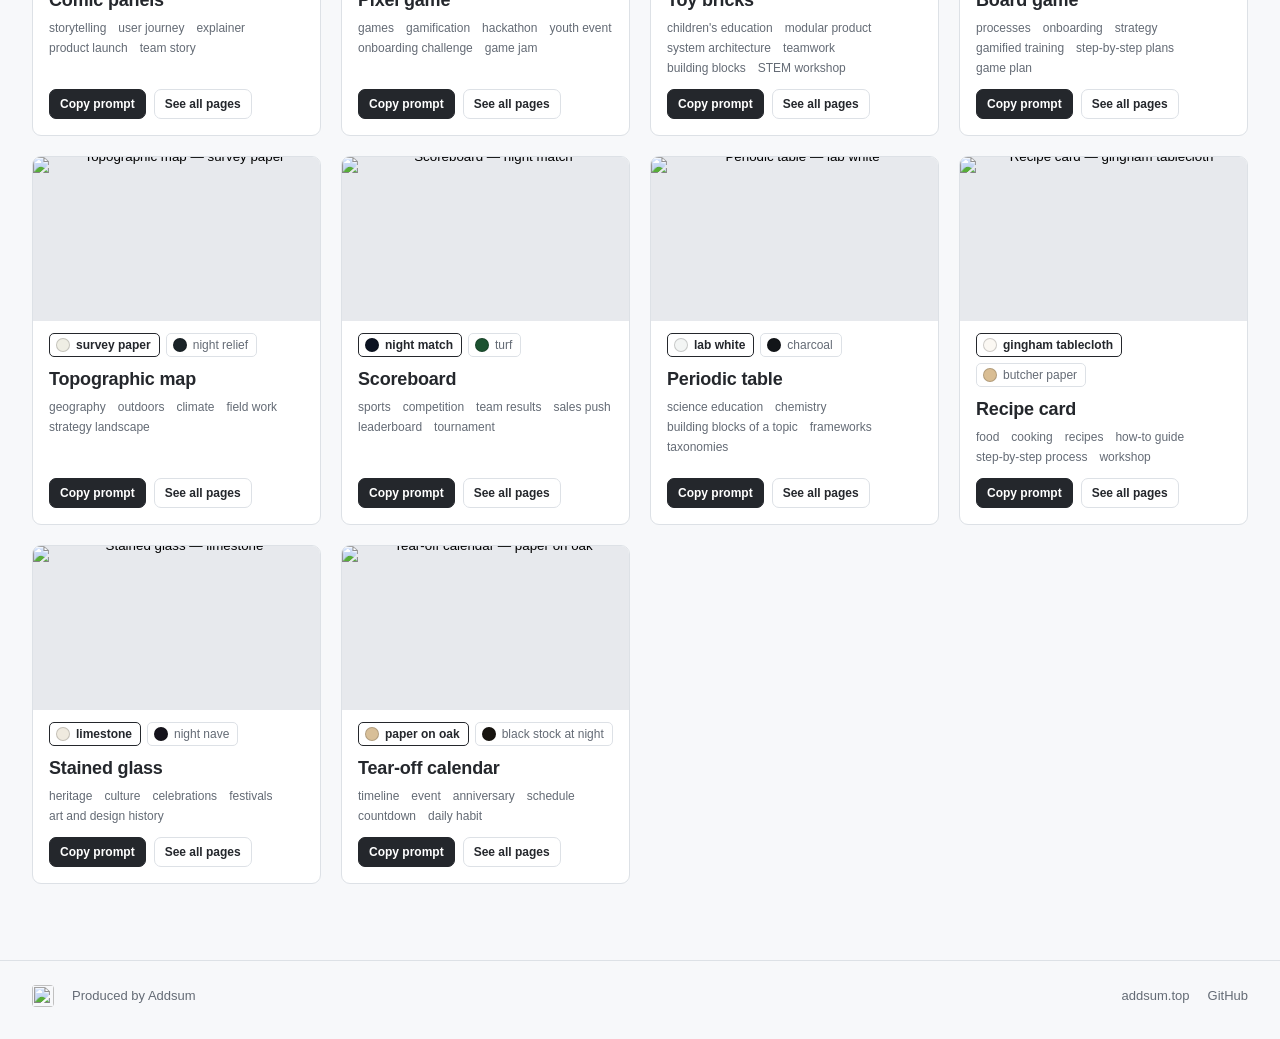
==== commit 532cec94: "Clarify where to use copied template prompts" ====
--- a/index.html
+++ b/index.html
@@ -280,6 +280,6 @@
   setLang(lang);
 })();
 </script>
-<script src="/languages/library.js?v=20261031b"></script>
+<script src="/languages/library.js?v=20261031c"></script>
 </body>
 </html>
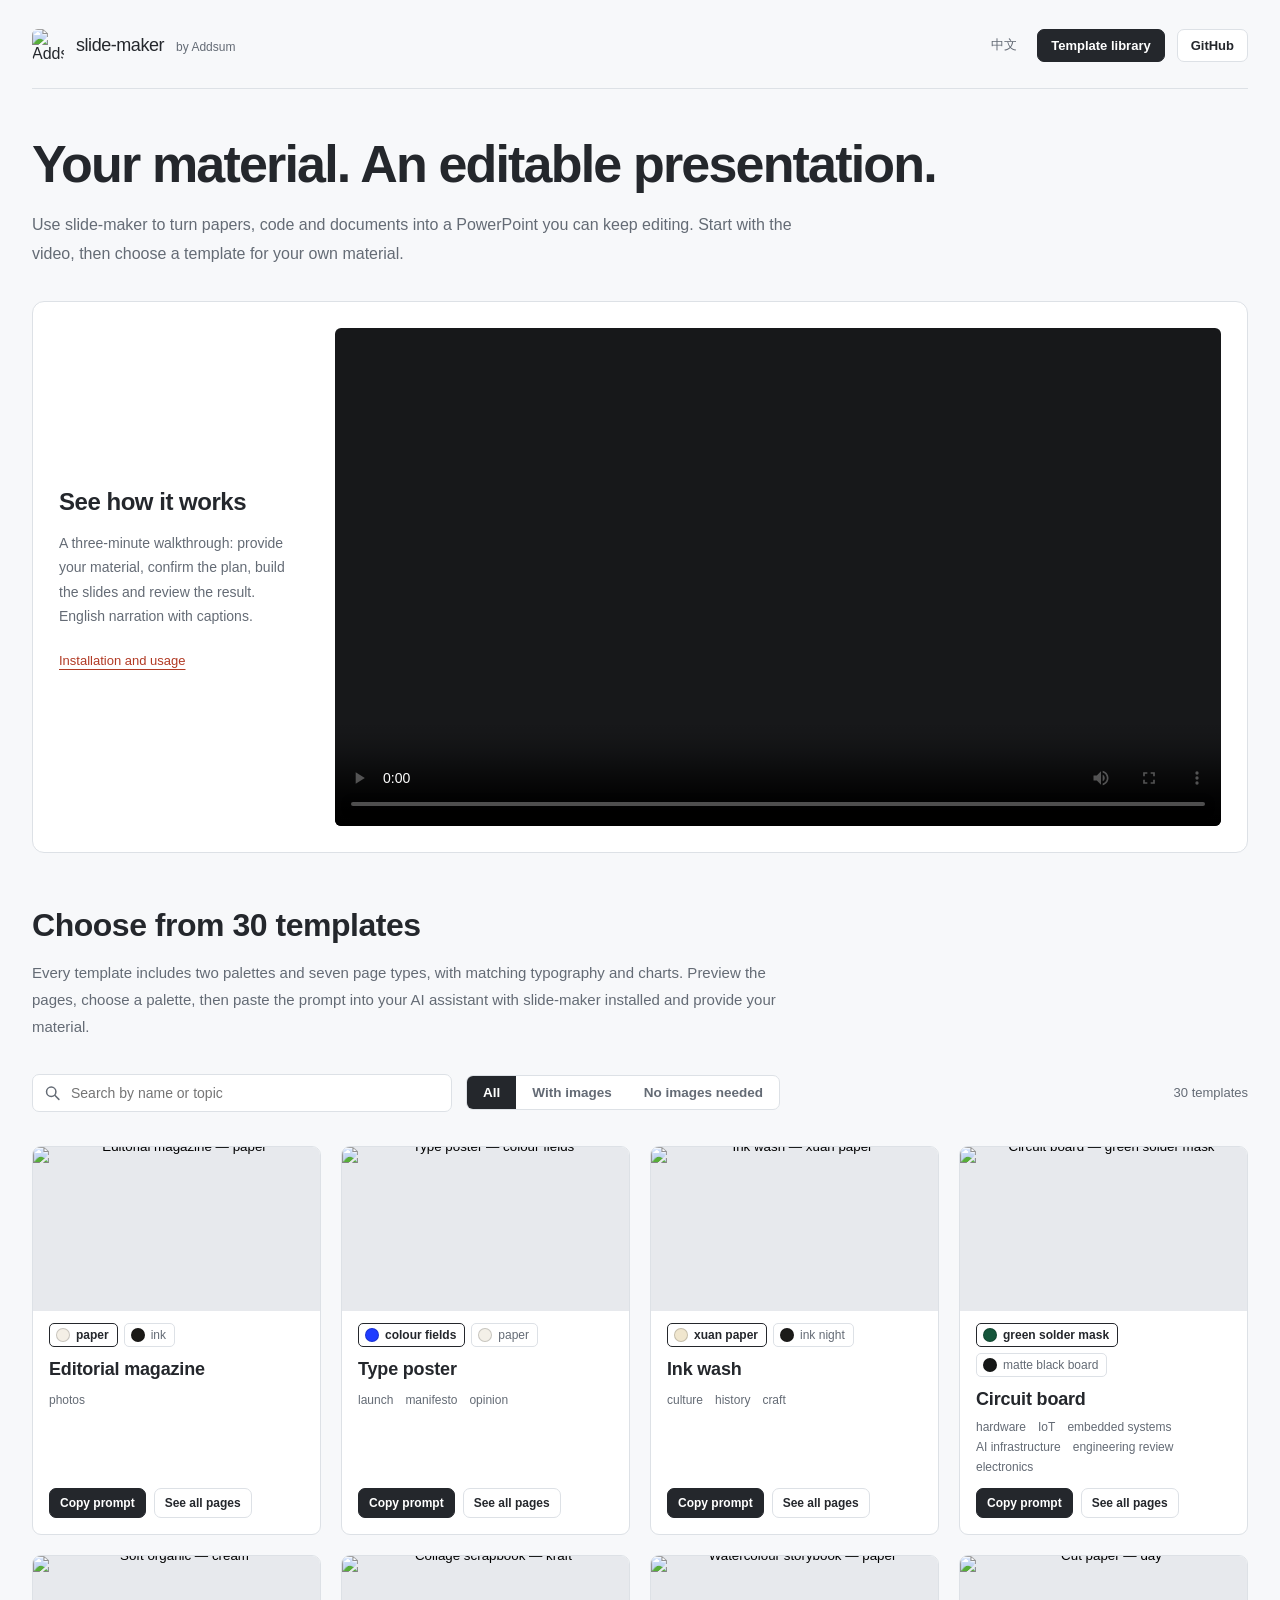
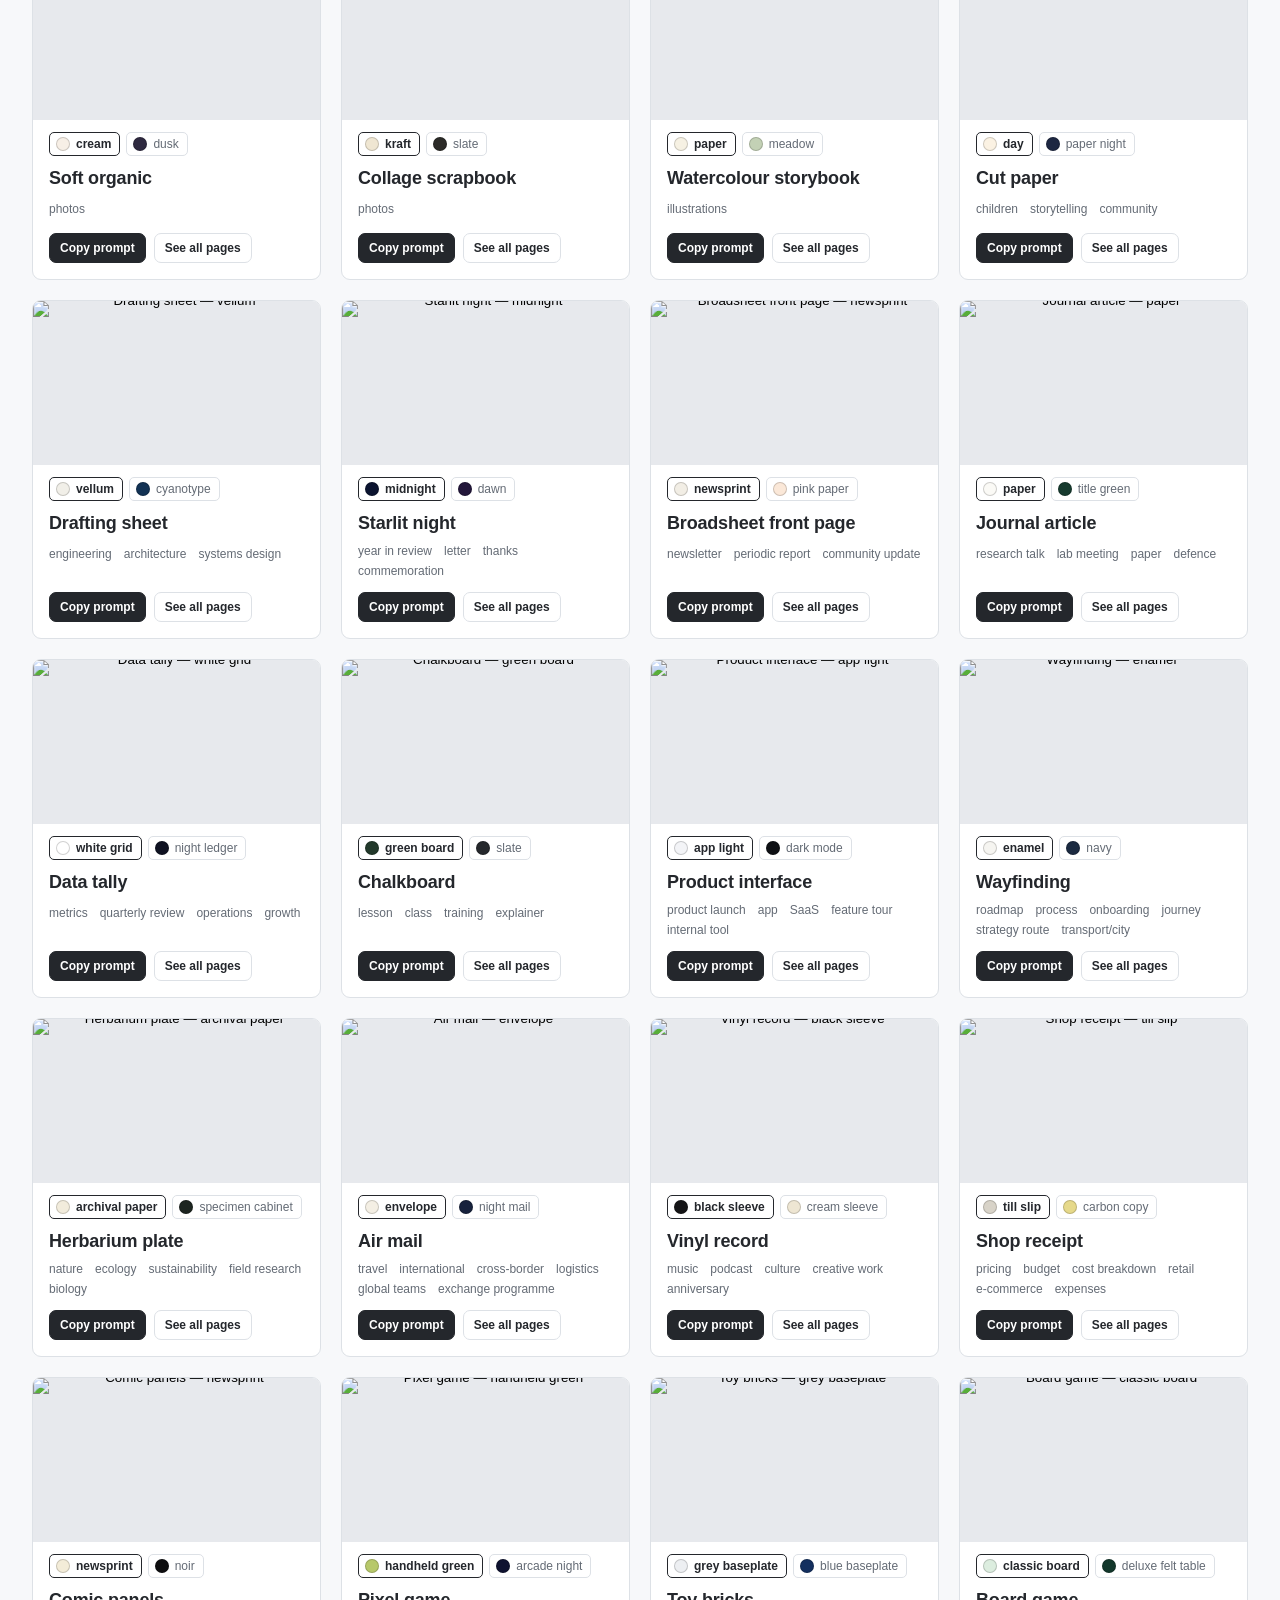
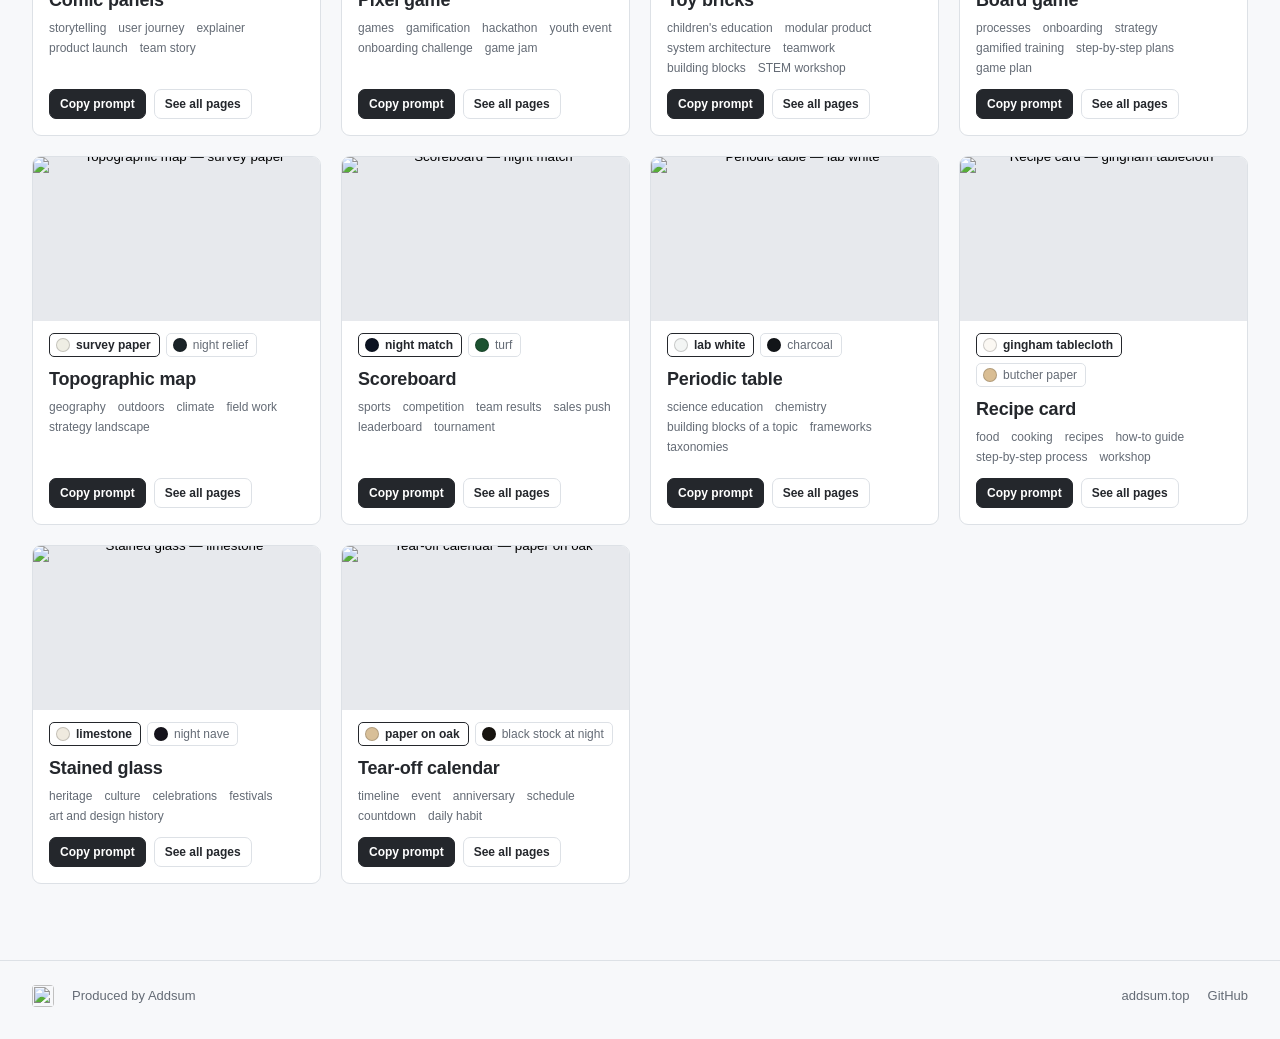
==== commit d18b9c7b: "Load 1080p template previews when enlarging pages" ====
--- a/index.html
+++ b/index.html
@@ -280,6 +280,6 @@
   setLang(lang);
 })();
 </script>
-<script src="/languages/library.js?v=20261031c"></script>
+<script src="/languages/library.js?v=20261031d"></script>
 </body>
 </html>
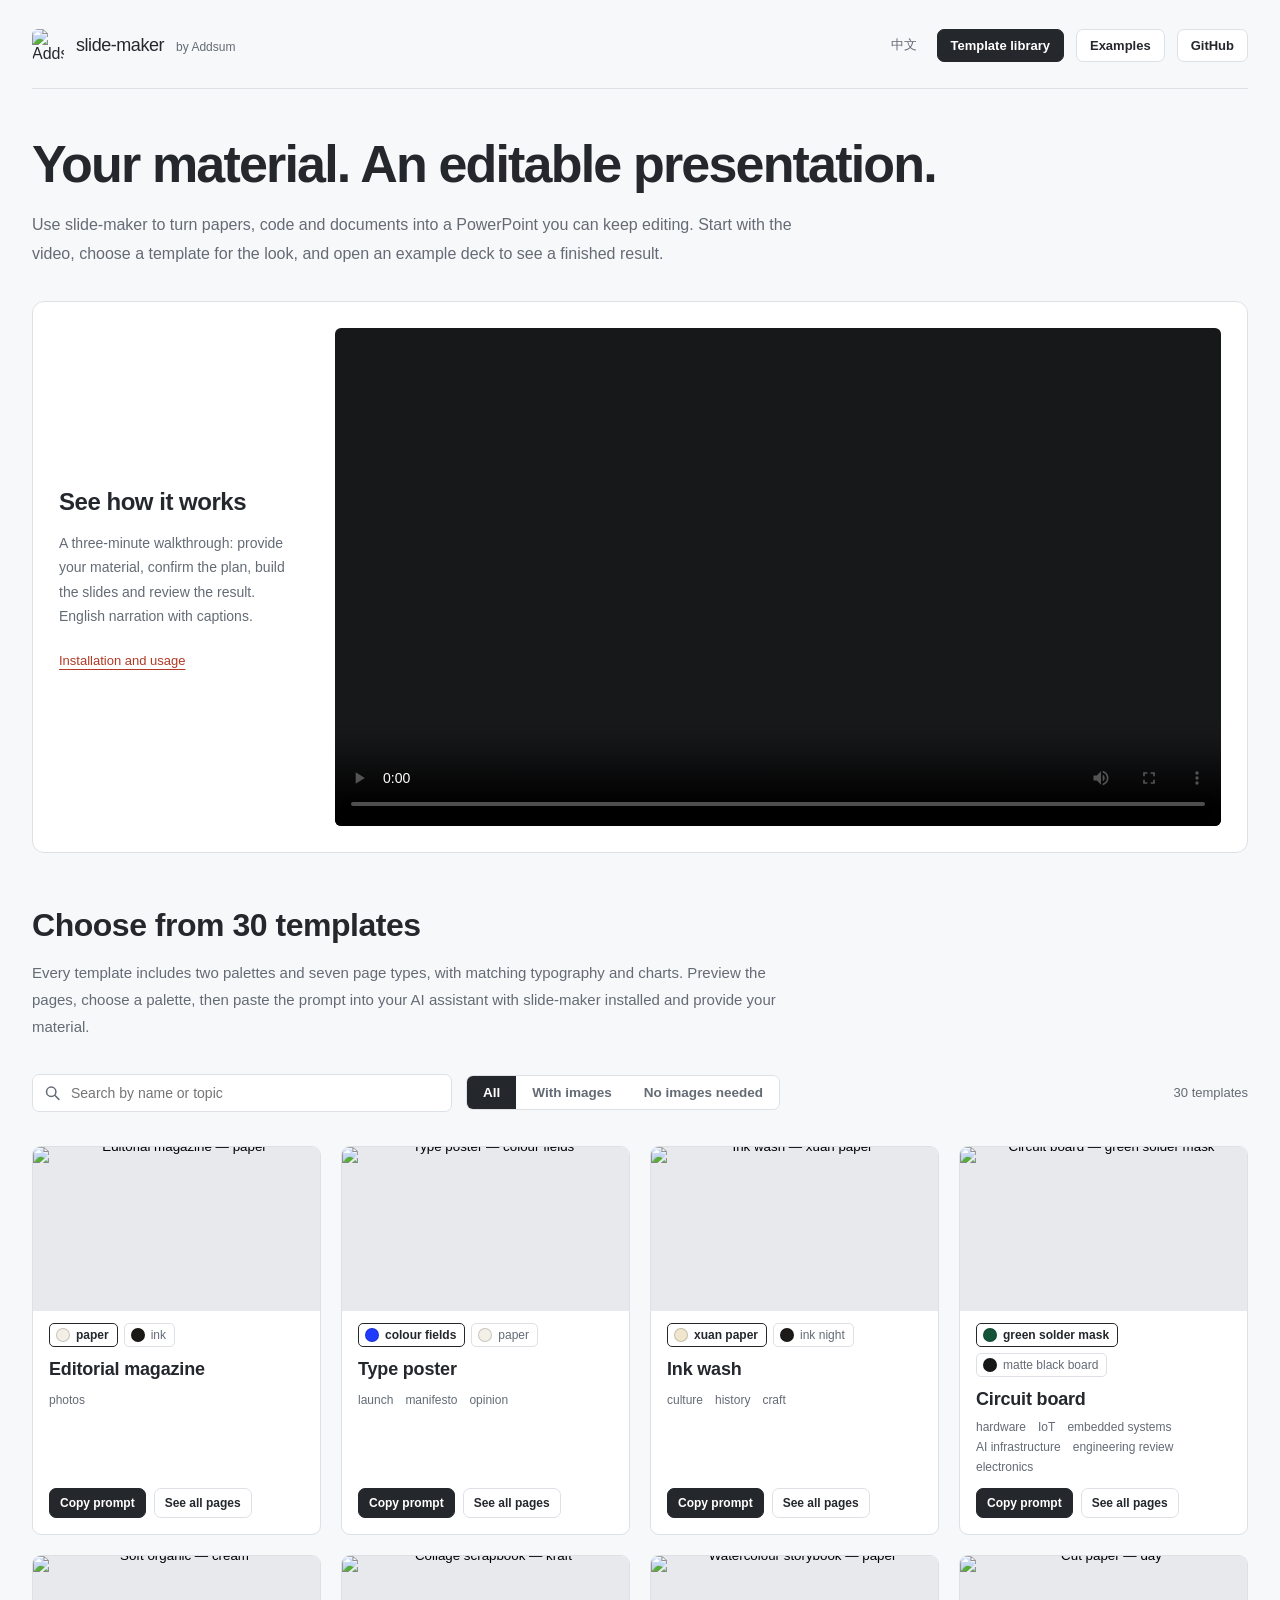
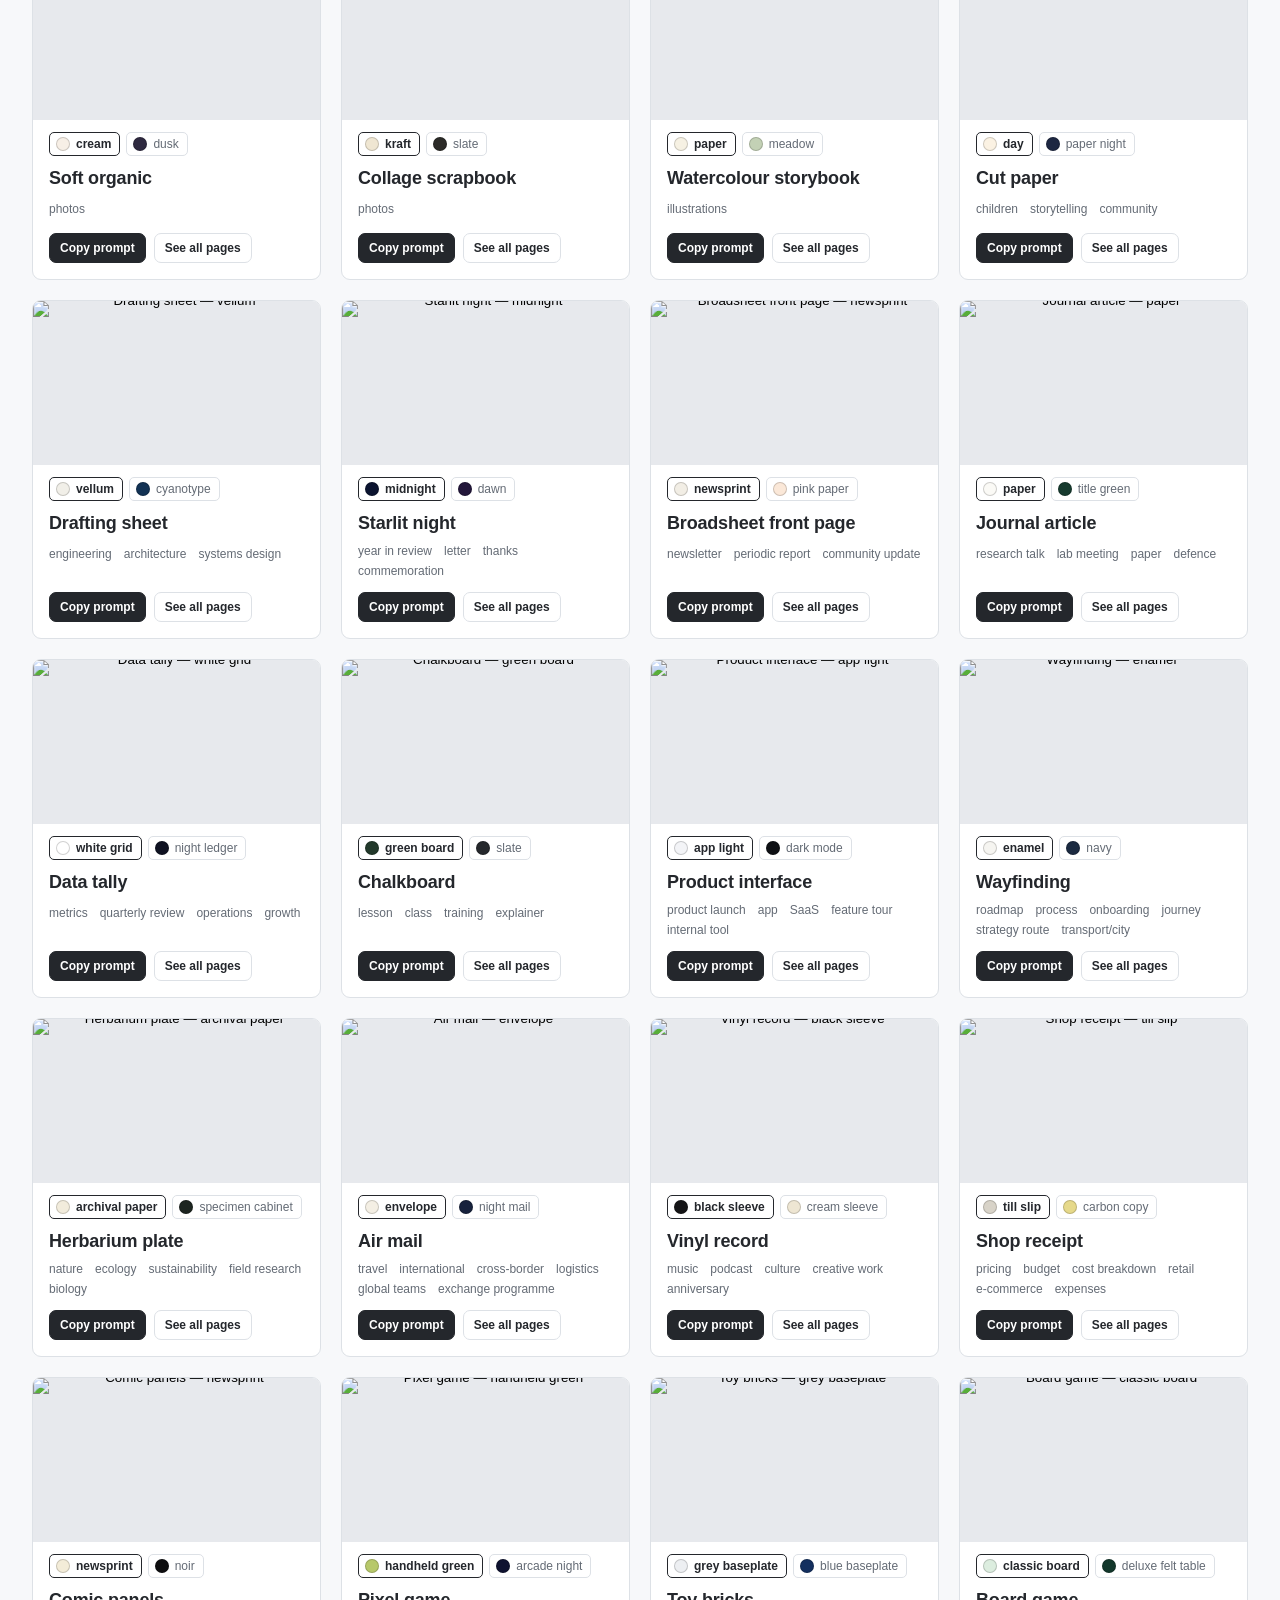
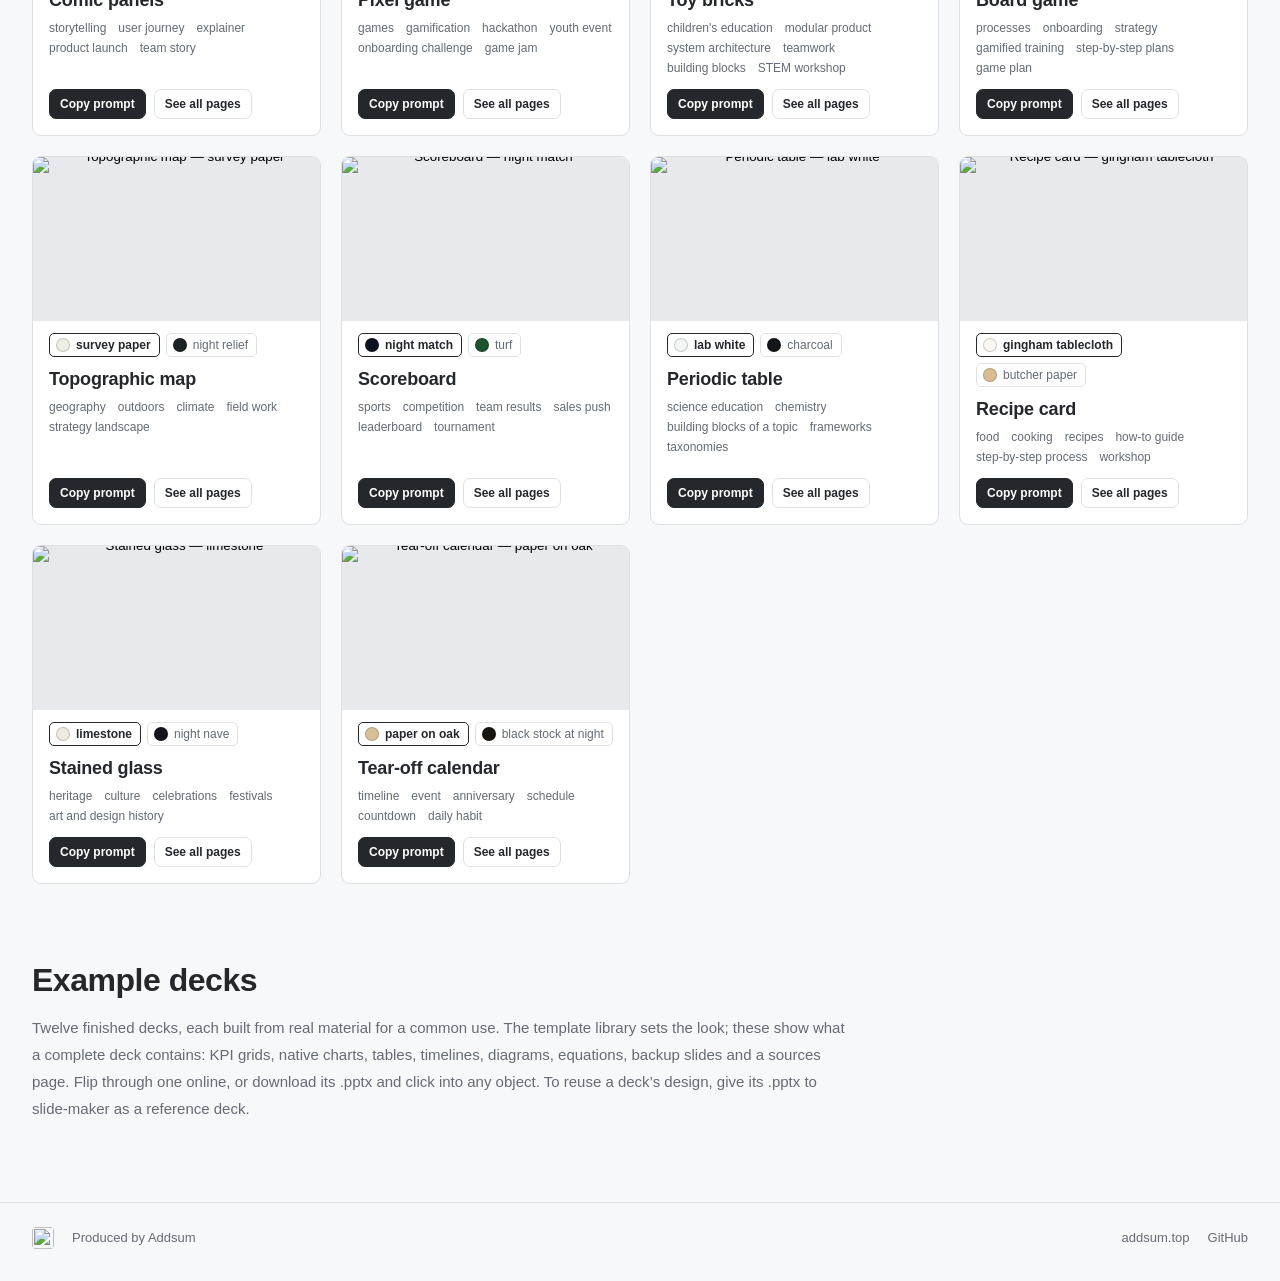
==== commit 7d7c2d22: "home: the twelve example decks return as their own section after the template library Templates set " ====
--- a/index.html
+++ b/index.html
@@ -98,13 +98,33 @@
   .brand img { width:27px; height:27px; } .brand .name { font-size:16px; }
   .brand .by { display:none; } .brand .btn { font-size:12px; padding:7px 9px; }
   .brand .langpill { font-size:12px; padding:6px; }
-  .brand .vlib .full { display:none; } .brand .vlib .short { display:inline; }
+  .brand .exlink { display:none; } .brand .vlib .full { display:none; } .brand .vlib .short { display:inline; }
   .hero-copy { padding:30px 0 26px; } .lede { font-size:14px; line-height:1.8; }
   .vidcard { padding:16px; } .vidhead p { font-size:13px; }
   footer .inner { gap:12px; font-size:12px; } footer .sp { flex-basis:100%; }
 }
+.ex { padding-top:56px; scroll-margin-top:0; }
+.ex-head h2 { font-size:clamp(25px, 3vw, 32px); line-height:1.3; margin:0 0 12px; font-weight:650; letter-spacing:-0.015em; }
+.ex-head p { color:var(--mute); font-size:15px; line-height:1.8; max-width:820px; margin:0 0 24px; }
+.ex-grid { display:grid; grid-template-columns:repeat(4, minmax(0, 1fr)); gap:20px; }
+@media (max-width:1040px) { .ex-grid { grid-template-columns:repeat(2, minmax(0, 1fr)); } }
+@media (max-width:640px) { .ex-grid { grid-template-columns:minmax(0, 1fr); gap:18px; } }
+.ex-card { background:var(--card); border:1px solid var(--line); border-radius:9px; overflow:hidden; display:flex; flex-direction:column; min-width:0; transition:border-color .15s; }
+.ex-card:hover, .ex-card:focus-within { border-color:#a3aab3; }
+.ex-cover { display:block; line-height:0; background:#e7e9ed; }
+.ex-cover img { width:100%; aspect-ratio:16/9; object-fit:cover; display:block; }
+.ex-card.portrait .ex-cover img { object-fit:contain; }
+.ex-meta { padding:13px 16px 16px; display:flex; flex-direction:column; gap:5px; flex:1; }
+.ex-name { font-weight:650; font-size:15px; letter-spacing:-.01em; }
+.ex-use { color:var(--mute); font-size:12.5px; line-height:1.6; flex:1; }
+.ex-links { display:flex; gap:8px; margin-top:10px; }
+.ex-links a { text-align:center; text-decoration:none; font-weight:650; font-size:12.5px; padding:7px 12px; white-space:nowrap; border-radius:7px; border:1px solid var(--line); color:var(--ink); }
+.ex-links a.flip { background:var(--ink); border-color:var(--ink); color:#fff; }
+.ex-links a:hover { border-color:var(--accent); }
+.ex-links a.flip:hover { background:var(--accent); border-color:var(--accent); }
 @media(prefers-reduced-motion:reduce) { html { scroll-behavior:auto; } *,*::before,*::after { transition:none!important; } }
 </style>
+<script src="/decks.js?v=20261017c"></script>
 <link rel="stylesheet" href="/languages/library.css?v=20261031b">
 </head>
 <body>
@@ -118,6 +138,7 @@
       </div>
       <button class="langpill" id="langBtn" type="button" aria-label="Switch language"></button>
       <a class="btn primary vlib" id="vlBtn" href="#languages"><span class="full">Template library</span><span class="short">Templates</span></a>
+      <a class="btn ghost exlink" id="exBtn" href="#examples">Examples</a>
       <a class="btn ghost" href="https://github.com/addsumtech/slides_maker">GitHub</a>
     </nav>
     <div class="hero-copy">
@@ -180,6 +201,16 @@
   <div id="vlLive" class="sr" aria-live="polite"></div>
 </section>
 
+<section class="wrap ex" id="examples" aria-labelledby="exTitle">
+  <div class="ex-head">
+    <h2 id="exTitle"></h2>
+    <p id="exLede"></p>
+  </div>
+  <div class="ex-grid" id="exGrid"></div>
+  <noscript><p class="ex-head">The example decks are listed with JavaScript. The same decks are in the
+    <a href="https://github.com/addsumtech/slides_maker#example-decks">README</a>.</p></noscript>
+</section>
+
 </main>
 
 <footer>
@@ -197,26 +228,58 @@
   en: {
     byline:'by <a href="https://addsum.top/?lang=en">Addsum</a>',
     headline:'Your material. An editable presentation.',
-    lede:'Use slide-maker to turn papers, code and documents into a PowerPoint you can keep editing. Start with the video, then choose a template for your own material.',
+    lede:'Use slide-maker to turn papers, code and documents into a PowerPoint you can keep editing. Start with the video, choose a template for the look, and open an example deck to see a finished result.',
     vlBtn:'Template library', vlShort:'Templates',
     vTitle:'See how it works',
     vLede:'A three-minute walkthrough: provide your material, confirm the plan, build the slides and review the result. English narration with captions.',
     startLink:'Installation and usage',
+    exBtn:'Examples',
+    exTitle:'Example decks',
+    exLede:'Twelve finished decks, each built from real material for a common use. The template library sets the look; these show what a complete deck contains: KPI grids, native charts, tables, timelines, diagrams, equations, backup slides and a sources page. Flip through one online, or download its .pptx and click into any object. To reuse a deck’s design, give its .pptx to slide-maker as a reference deck.',
+    exFlip:'Flip online', exDownload:'Download .pptx', exPages:'{n} slides',
     footText:'Produced by Addsum',
     title:'slide-maker | Editable PPT & Template Library'
   },
   zh: {
     byline:'<a href="https://addsum.top/cn/">增和科技 Addsum</a> 出品',
     headline:'从你的材料，到可编辑的 PPT。',
-    lede:'使用 slide-maker，读取论文、代码或文档，整理内容、设计页面，生成可继续修改的 PowerPoint。先看视频了解流程，再选一套适合你的模板。',
+    lede:'使用 slide-maker，读取论文、代码或文档，整理内容、设计页面，生成可继续修改的 PowerPoint。先看视频了解流程，再从模板库选画风，从完整示例看成品。',
     vlBtn:'模板库', vlShort:'模板库',
     vTitle:'3 分钟，看懂制作流程',
     vLede:'从提供材料、确认方案，到生成页面、预览评审，看看一份 PPT 是怎么做出来的。',
     startLink:'安装与使用说明',
+    exBtn:'完整示例',
+    exTitle:'完整示例',
+    exLede:'十二份完整成品，每份用真实材料做一个常见场景。模板库决定画风；这里展示一份完整 deck 里有什么：指标网格、原生图表、表格、时间线、示意图、公式、备用页和来源页。可以在线翻页，也可以下载 .pptx 点开任意对象。想沿用某一份的设计，把它的 .pptx 作为参考 deck 交给 slide-maker。',
+    exFlip:'在线翻页', exDownload:'下载 .pptx', exPages:'{n} 页',
     footText:'增和科技 Addsum 出品',
     title:'slide-maker | 可编辑 PPT 与模板库'
   }
 };
+function renderExamples(lang) {
+  const t = STR[lang], grid = document.getElementById('exGrid');
+  if (!grid) return;
+  grid.textContent = '';
+  for (const d of (window.DECKS || []).filter(x => x.lang === lang)) {
+    const slug = d.id.split('/')[1];
+    const card = document.createElement('article');
+    card.className = 'ex-card' + (d.aspect === '3:4' ? ' portrait' : '');
+    const flip = '/viewer.html?deck=' + encodeURIComponent(d.id).replace('%2F', '/');
+    const cover = document.createElement('a'); cover.className = 'ex-cover'; cover.href = flip;
+    const img = document.createElement('img'); img.loading = 'lazy'; img.alt = d.title;
+    img.src = '/docs/assets/screenshots/preview_' + (lang === 'en' ? 'en_' : '') + slug + '.png';
+    cover.appendChild(img);
+    const meta = document.createElement('div'); meta.className = 'ex-meta';
+    const name = document.createElement('div'); name.className = 'ex-name'; name.textContent = d.title;
+    const use = document.createElement('div'); use.className = 'ex-use';
+    use.textContent = d.use.split(/,\s*/).slice(0, 4).join(lang === 'zh' ? '、' : ', ') + ' · ' + t.exPages.replace('{n}', d.pages);
+    const links = document.createElement('div'); links.className = 'ex-links';
+    const a1 = document.createElement('a'); a1.className = 'flip'; a1.href = flip; a1.textContent = t.exFlip;
+    const a2 = document.createElement('a'); a2.href = '/templates/decks/' + d.id + '/template.pptx'; a2.textContent = t.exDownload;
+    a2.setAttribute('download', '');
+    links.append(a1, a2); meta.append(name, use, links); card.append(cover, meta); grid.appendChild(card);
+  }
+}
 function setLang(lang) {
   const t = STR[lang];
   if (history.replaceState) {   // the page's own language markers go; a library search or #vl-<language> stays
@@ -228,7 +291,7 @@
   if (fh) fh.href = lang === 'zh' ? 'https://addsum.top/cn/' : 'https://addsum.top/?lang=en';
   const lb = document.getElementById('langBtn');
   if (lb) { lb.textContent = lang === 'zh' ? 'EN' : '中文'; lb.setAttribute('aria-label', lang === 'zh' ? 'Switch to English' : '切换为中文'); lb.onclick = () => { try { localStorage.setItem('addsum-lang', lang === 'zh' ? 'en' : 'zh'); } catch(e){} setLang(lang === 'zh' ? 'en' : 'zh'); }; }
-  for (const k of ['byline','headline','lede','vTitle','vLede','startLink','footText']) {
+  for (const k of ['byline','headline','lede','vTitle','vLede','startLink','exTitle','exLede','exBtn','footText']) {
     const el = document.getElementById(k);
     if (el) el.innerHTML = t[k];
   }
@@ -245,6 +308,7 @@
   document.getElementById('startLink').href = lang === 'zh' ? 'https://github.com/addsumtech/slides_maker/blob/main/README_CN.md#快速开始' : 'https://github.com/addsumtech/slides_maker#quick-start';
   const vb = document.getElementById('vlBtn');
   if (vb) { vb.querySelector('.full').textContent = t.vlBtn; vb.querySelector('.short').textContent = t.vlShort; }
+  renderExamples(lang);
   document.title = t.title;
   document.documentElement.lang = (lang === 'zh') ? 'zh-CN' : 'en';
   if (window.slideMakerLibrary) window.slideMakerLibrary.setLang(lang);   // keep the library in the same language
